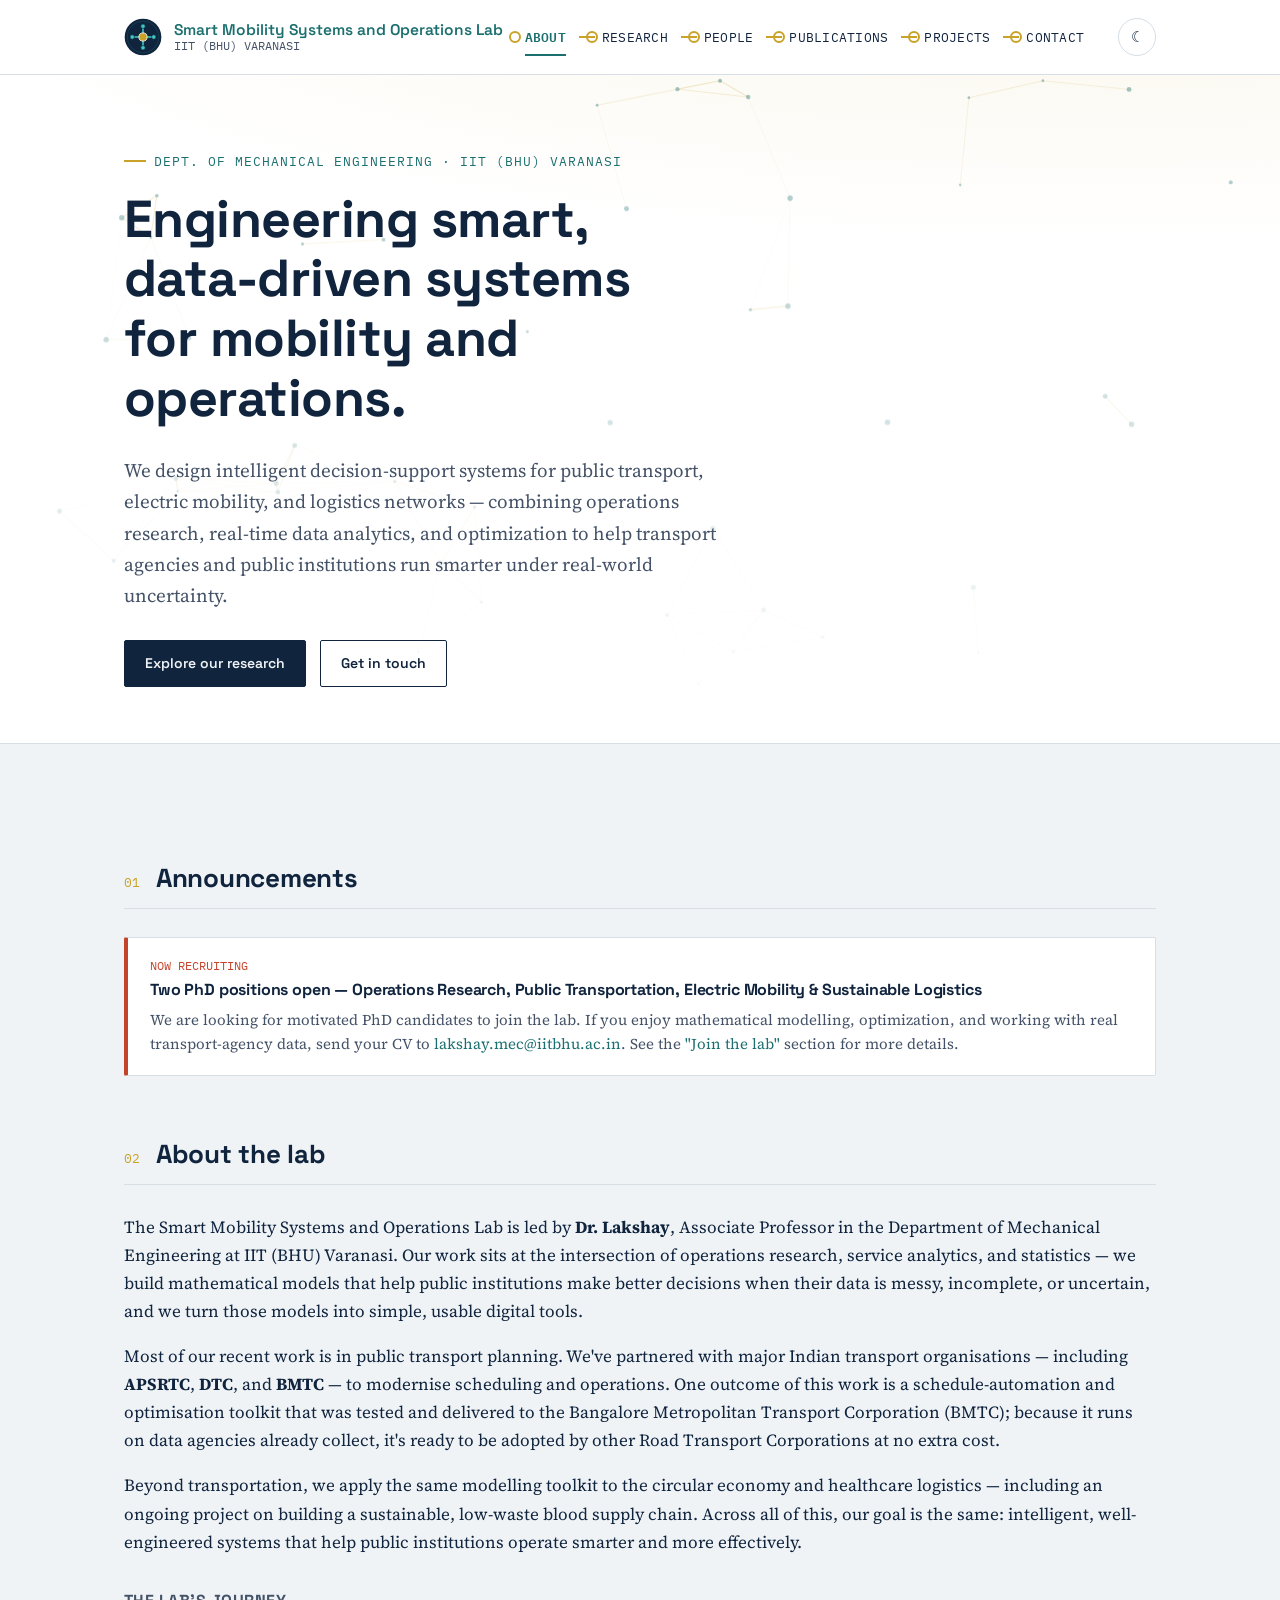
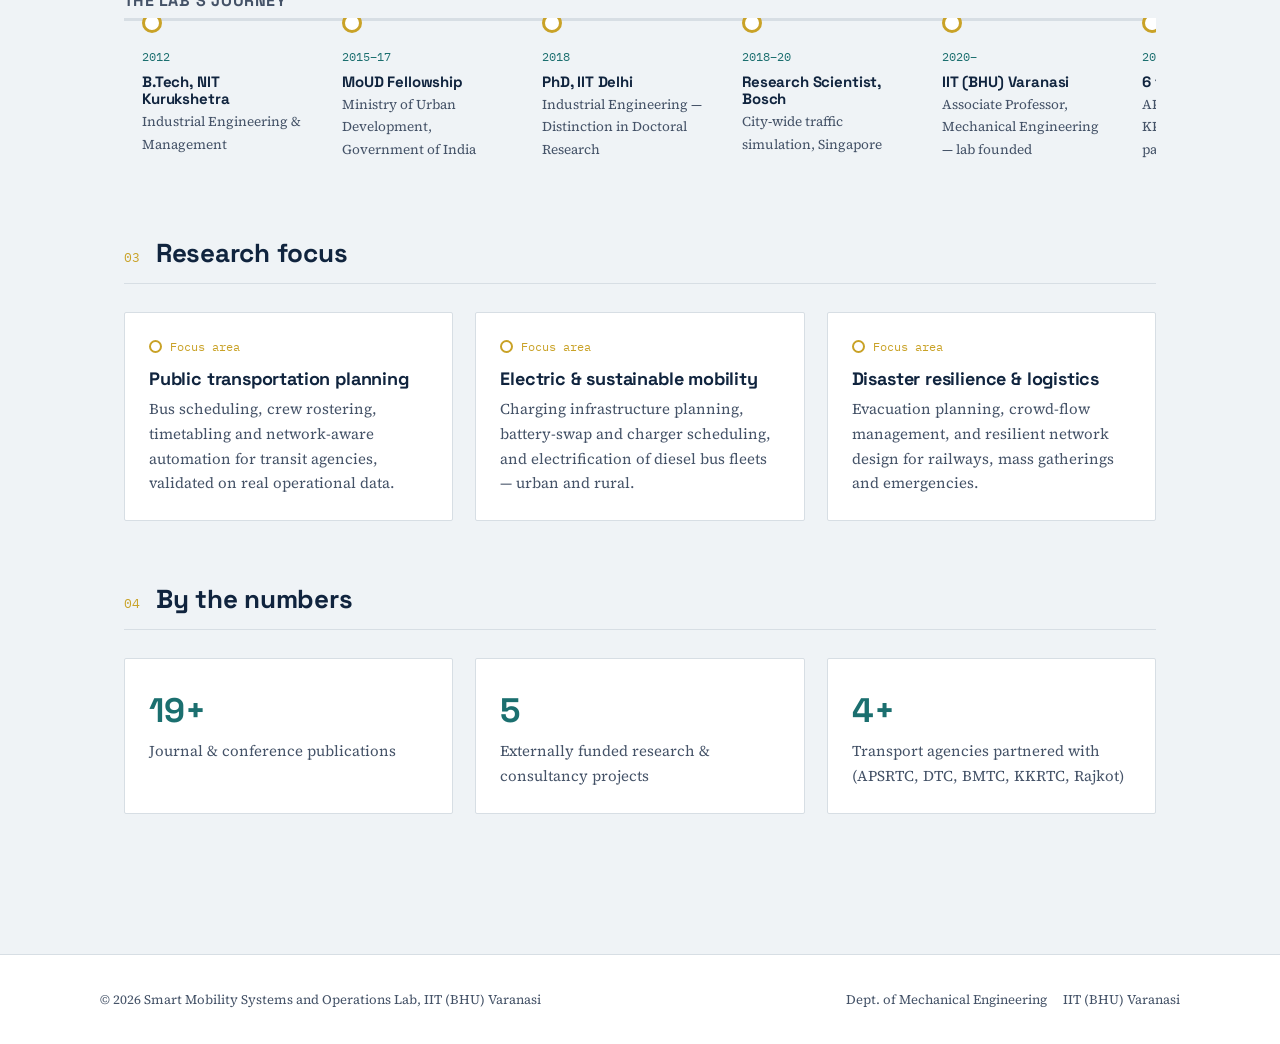
==== index.html @ 46f0ae99 "Add files via upload" ====
<!DOCTYPE html>
<html lang="en">
<head>
<meta charset="UTF-8">
<meta name="viewport" content="width=device-width, initial-scale=1.0">
<title>Smart Mobility Systems and Operations Lab · IIT (BHU) Varanasi</title>
<meta name="description" content="Smart Mobility Systems and Operations Lab, Department of Mechanical Engineering, IIT (BHU) Varanasi — operations research for public transportation, electric mobility, disaster resilience and sustainable logistics.">
<link rel="stylesheet" href="css/style.css">
</head>
<body>
<div class="scroll-progress"></div>

<header class="site-header">
  <div class="header-inner">
    <a class="brand" href="index.html" style="text-decoration:none;">
      <div class="brand-mark"><svg viewBox="0 0 120 120" xmlns="http://www.w3.org/2000/svg" role="img" aria-labelledby="th dh"><title id="th">SMSO Lab mark</title><desc id="dh">A gold hub connected by four teal spokes to four outer nodes on a navy circular badge, one spoke per letter of Smart, Mobility, Systems, Operations.</desc><style>.h-bg{fill:#10243E;}.h-ring{fill:none;stroke:#1B6F6F;stroke-width:2;opacity:.5;}.h-spoke{stroke:#3FC7C1;stroke-width:5;stroke-linecap:round;transition:stroke-width .25s ease;}svg:hover .h-spoke{stroke-width:6;}.h-node{fill:#3FC7C1;stroke:#10243E;stroke-width:2;transform-origin:center;transform-box:fill-box;transition:transform .3s ease;}svg:hover .h-node{transform:scale(1.25);}.h-hub{fill:#C9A227;stroke:#FFFFFF;stroke-width:2.5;transform-origin:center;transform-box:fill-box;transition:transform .4s ease;}svg:hover .h-hub{transform:rotate(20deg);}</style><circle class="h-bg" cx="60" cy="60" r="58"/><circle class="h-ring" cx="60" cy="60" r="50"/><line class="h-spoke" x1="60" y1="60" x2="60" y2="26"/><line class="h-spoke" x1="60" y1="60" x2="94" y2="60"/><line class="h-spoke" x1="60" y1="60" x2="60" y2="94"/><line class="h-spoke" x1="60" y1="60" x2="26" y2="60"/><circle class="h-node" cx="60" cy="26" r="7"/><circle class="h-node" cx="94" cy="60" r="7"/><circle class="h-node" cx="60" cy="94" r="7"/><circle class="h-node" cx="26" cy="60" r="7"/><circle class="h-hub" cx="60" cy="60" r="13"/></svg></div>
      <div class="brand-text">
        <div class="name">Smart Mobility Systems and Operations Lab</div>
        <div class="sub">IIT (BHU) VARANASI</div>
      </div>
    </a>
    <nav class="route" aria-label="Primary">
      <ul>
        <li><a class="current" href="index.html">About</a></li>
        <li><a href="research.html">Research</a></li>
        <li><a href="people.html">People</a></li>
        <li><a href="publications.html">Publications</a></li>
        <li><a href="projects.html">Projects</a></li>
        <li><a href="contact.html">Contact</a></li>
      </ul>
    </nav>
    <div class="header-actions">
      <button class="theme-toggle" aria-label="Toggle dark mode">☾</button>
      <button class="nav-toggle" aria-label="Toggle navigation" aria-expanded="false">☰</button>
    </div>
  </div>
</header>

<section class="hero">
  <canvas id="network-canvas" aria-hidden="true"></canvas>
  <div class="hero-inner">
    <div class="eyebrow">Dept. of Mechanical Engineering · IIT (BHU) Varanasi</div>
    <h1>Engineering smart, data-driven systems for mobility and operations.</h1>
    <p class="lede">We design intelligent decision-support systems for public transport, electric mobility, and logistics networks — combining operations research, real-time data analytics, and optimization to help transport agencies and public institutions run smarter under real-world uncertainty.</p>
    <div class="cta-row">
      <a class="btn primary" href="research.html">Explore our research</a>
      <a class="btn ghost" href="contact.html">Get in touch</a>
    </div>
  </div>
</section>

<main>

  <section id="announcements" class="reveal">
    <div class="section-head reveal"><span class="num">01</span><h2>Announcements</h2></div>
    <div class="announce reveal">
      <div class="meta">Now recruiting</div>
      <h4>Two PhD positions open — Operations Research, Public Transportation, Electric Mobility &amp; Sustainable Logistics</h4>
      <p>We are looking for motivated PhD candidates to join the lab. If you enjoy mathematical modelling, optimization, and working with real transport-agency data, send your CV to
      <a href="mailto:lakshay.mec@iitbhu.ac.in">lakshay.mec@iitbhu.ac.in</a>. See the <a href="people.html#join">"Join the lab"</a> section for more details.</p>
    </div>
  </section>

  <section id="about" class="reveal">
    <div class="section-head reveal"><span class="num">02</span><h2>About the lab</h2></div>
    <p>The Smart Mobility Systems and Operations Lab is led by <strong>Dr. Lakshay</strong>, Associate Professor in the Department of Mechanical Engineering at IIT (BHU) Varanasi. Our work sits at the intersection of operations research, service analytics, and statistics — we build mathematical models that help public institutions make better decisions when their data is messy, incomplete, or uncertain, and we turn those models into simple, usable digital tools.</p>
    <p>Most of our recent work is in public transport planning. We've partnered with major Indian transport organisations — including <strong>APSRTC</strong>, <strong>DTC</strong>, and <strong>BMTC</strong> — to modernise scheduling and operations. One outcome of this work is a schedule-automation and optimisation toolkit that was tested and delivered to the Bangalore Metropolitan Transport Corporation (BMTC); because it runs on data agencies already collect, it's ready to be adopted by other Road Transport Corporations at no extra cost.</p>
    <p>Beyond transportation, we apply the same modelling toolkit to the circular economy and healthcare logistics — including an ongoing project on building a sustainable, low-waste blood supply chain. Across all of this, our goal is the same: intelligent, well-engineered systems that help public institutions operate smarter and more effectively.</p>

    <h3 style="margin-top:36px; font-size:16px; text-transform:uppercase; letter-spacing:.03em; color:var(--ink-soft);">The lab's journey</h3>
    <div class="journey">
      <div class="journey-stop"><div class="yr">2012</div><h4>B.Tech, NIT Kurukshetra</h4><p>Industrial Engineering &amp; Management</p></div>
      <div class="journey-stop"><div class="yr">2015–17</div><h4>MoUD Fellowship</h4><p>Ministry of Urban Development, Government of India</p></div>
      <div class="journey-stop"><div class="yr">2018</div><h4>PhD, IIT Delhi</h4><p>Industrial Engineering — Distinction in Doctoral Research</p></div>
      <div class="journey-stop"><div class="yr">2018–20</div><h4>Research Scientist, Bosch</h4><p>City-wide traffic simulation, Singapore</p></div>
      <div class="journey-stop"><div class="yr">2020–</div><h4>IIT (BHU) Varanasi</h4><p>Associate Professor, Mechanical Engineering — lab founded</p></div>
      <div class="journey-stop"><div class="yr">2023–26</div><h4>6 funded projects</h4><p>APSRTC, DTC, BMTC, KKRTC &amp; Rajkot partnerships</p></div>
    </div>
  </section>

  <section id="focus">
    <div class="section-head reveal"><span class="num">03</span><h2>Research focus</h2></div>
    <div class="grid cols-3">
      <div class="card reveal stagger" style="--d:0s">
        <div class="stop-index">Focus area</div>
        <h3>Public transportation planning</h3>
        <p>Bus scheduling, crew rostering, timetabling and network-aware automation for transit agencies, validated on real operational data.</p>
      </div>
      <div class="card reveal stagger" style="--d:.1s">
        <div class="stop-index">Focus area</div>
        <h3>Electric &amp; sustainable mobility</h3>
        <p>Charging infrastructure planning, battery-swap and charger scheduling, and electrification of diesel bus fleets — urban and rural.</p>
      </div>
      <div class="card reveal stagger" style="--d:.2s">
        <div class="stop-index">Focus area</div>
        <h3>Disaster resilience &amp; logistics</h3>
        <p>Evacuation planning, crowd-flow management, and resilient network design for railways, mass gatherings and emergencies.</p>
      </div>
    </div>
  </section>

  <section id="quick-facts">
    <div class="section-head reveal"><span class="num">04</span><h2>By the numbers</h2></div>
    <div class="grid cols-3">
      <div class="card reveal stagger" style="--d:0s"><div class="stat-num"><span data-counter="25" data-suffix="+">0+</span></div><p>Journal &amp; conference publications</p></div>
      <div class="card reveal stagger" style="--d:.1s"><div class="stat-num"><span data-counter="6">0</span></div><p>Externally funded research &amp; consultancy projects</p></div>
      <div class="card reveal stagger" style="--d:.2s"><div class="stat-num"><span data-counter="5" data-suffix="+">0+</span></div><p>Transport agencies partnered with (APSRTC, DTC, BMTC, KKRTC, Rajkot)</p></div>
    </div>
  </section>

</main>

<footer>
  <div class="footer-inner">
    <div>© <span id="year"></span> Smart Mobility Systems and Operations Lab, IIT (BHU) Varanasi</div>
    <div class="footer-links">
      <a href="https://www.iitbhu.ac.in/dept/mec" target="_blank" rel="noopener">Dept. of Mechanical Engineering</a>
      <a href="https://www.iitbhu.ac.in" target="_blank" rel="noopener">IIT (BHU) Varanasi</a>
    </div>
  </div>
</footer>
<button class="back-to-top" aria-label="Back to top">↑</button>
<script src="assets/js/main.js"></script>
</body>
</html>
---- css/style.css ----
/* ============================================================
   SML Lab — Design System
   Concept: the lab studies transit networks & logistics flows.
   The site borrows the visual language of a metro/transit map —
   route lines, stations, stops — as its one signature device,
   used sparingly in navigation and section dividers only.
   ============================================================ */

@import url('https://fonts.googleapis.com/css2?family=Space+Grotesk:wght@400;500;600;700&family=Source+Serif+4:opsz,wght@8..60,400;8..60,500;8..60,600&family=IBM+Plex+Mono:wght@400;500&display=swap');

:root{
  --bg:        #EFF3F6;
  --paper:     #FFFFFF;
  --ink:       #10243E;
  --ink-soft:  #445267;
  --line:      #D7DEE4;
  --gold:      #C9A227;   /* route line / accent */
  --teal:      #1B6F6F;   /* secondary route line */
  --coral:     #C4432B;   /* announcements / alerts, used sparingly */
  --radius:    2px;
  --maxw:      1080px;
}

[data-theme="dark"]{
  --bg:        #0B1626;
  --paper:     #101F35;
  --ink:       #EDF1F6;
  --ink-soft:  #9DAAC0;
  --line:      #223353;
  --gold:      #E0B940;
  --teal:      #3FC7C1;
  --coral:     #E2604A;
}

body, .card, .site-header, footer, .btn, nav.route a{
  transition:background-color .35s ease, color .35s ease, border-color .35s ease;
}

*{box-sizing:border-box;}
html{scroll-behavior:smooth;}
body{
  margin:0;
  background:var(--bg);
  color:var(--ink);
  font-family:'Source Serif 4', Georgia, serif;
  font-size:17px;
  line-height:1.65;
  -webkit-font-smoothing:antialiased;
}

h1,h2,h3,h4,.display{
  font-family:'Space Grotesk', sans-serif;
  color:var(--ink);
  line-height:1.15;
  letter-spacing:-0.01em;
  margin:0 0 .5em;
}
.mono, .meta, .eyebrow, nav, .stops, .tag{
  font-family:'IBM Plex Mono', monospace;
}

a{color:var(--teal); text-decoration:none;}
a:hover{text-decoration:underline;}
a:focus-visible, button:focus-visible{outline:2px solid var(--gold); outline-offset:2px;}

img{max-width:100%; display:block;}

.wrap{max-width:var(--maxw); margin:0 auto; padding:0 24px;}

/* ---------- Route-line header ---------- */
.site-header{
  background:var(--paper);
  border-bottom:1px solid var(--line);
  position:sticky; top:0; z-index:50;
}
.header-inner{
  display:flex; align-items:center; justify-content:space-between;
  padding:18px 24px; max-width:var(--maxw); margin:0 auto; gap:20px;
}
.brand{display:flex; align-items:center; gap:12px; min-width:0;}
.brand-mark{
  width:38px; height:38px; border-radius:50%;
  display:flex; align-items:center; justify-content:center;
  flex:none; overflow:hidden;
}
.brand-mark svg{ width:100%; height:100%; }
.brand-text{line-height:1.2; min-width:0;}
.brand-text .name{font-family:'Space Grotesk',sans-serif; font-weight:600; font-size:15.5px; white-space:nowrap;}
.brand-text .sub{font-size:11.5px; color:var(--ink-soft); font-family:'IBM Plex Mono',monospace; white-space:nowrap;}

/* the "line" nav: a horizontal route with station dots per section */
nav.route{
  display:flex; align-items:center; flex-wrap:wrap;
  font-size:12.5px; letter-spacing:.02em;
}
nav.route ul{list-style:none; display:flex; margin:0; padding:0; position:relative;}
nav.route li{position:relative; padding:0 14px 0 22px;}
nav.route li::before{
  content:""; position:absolute; left:6px; top:50%; transform:translateY(-50%);
  width:8px; height:8px; border-radius:50%; background:var(--paper);
  border:2px solid var(--gold);
}
nav.route li::after{
  content:""; position:absolute; left:-1px; top:50%; transform:translateY(-1px);
  width:16px; height:2px; background:var(--gold);
}
nav.route li:first-child::after{display:none;}
nav.route a{color:var(--ink); text-transform:uppercase; padding:6px 0;}
nav.route a.current{color:var(--teal); font-weight:600; border-bottom:2px solid var(--teal);}
nav.route a:hover{text-decoration:none; color:var(--teal);}

.nav-toggle{display:none;}

/* ---------- Hero ---------- */
.hero{
  border-bottom:1px solid var(--line);
  background:
    radial-gradient(1200px 300px at 85% -20%, rgba(201,162,39,.10), transparent),
    var(--paper);
}
.hero-inner{max-width:var(--maxw); margin:0 auto; padding:76px 24px 56px;}
.eyebrow{
  color:var(--teal); font-size:12.5px; letter-spacing:.08em; text-transform:uppercase;
  display:flex; align-items:center; gap:8px; margin-bottom:18px;
}
.eyebrow::before{content:""; width:22px; height:2px; background:var(--gold); display:inline-block;}
.hero h1{font-size:clamp(32px,4.4vw,52px); max-width:16ch;}
.hero .lede{font-size:19px; color:var(--ink-soft); max-width:62ch; margin-top:14px;}
.hero .cta-row{margin-top:28px; display:flex; gap:14px; flex-wrap:wrap;}
.btn{
  display:inline-block; padding:11px 20px; border-radius:var(--radius);
  font-family:'Space Grotesk',sans-serif; font-weight:600; font-size:14px;
  border:1px solid var(--ink);
}
.btn.primary{background:var(--ink); color:var(--bg);}
.btn.primary:hover{background:#0b1a2e; text-decoration:none;}
.btn.ghost{background:transparent; color:var(--ink);}
.btn.ghost:hover{background:var(--ink); color:var(--bg); text-decoration:none;}

/* ---------- Section scaffolding ---------- */
main{max-width:var(--maxw); margin:0 auto; padding:56px 24px 80px;}
section{margin-bottom:64px;}
section:last-child{margin-bottom:0;}
.section-head{display:flex; align-items:baseline; gap:16px; margin-bottom:28px; border-bottom:1px solid var(--line); padding-bottom:14px;}
.section-head .num{font-family:'IBM Plex Mono',monospace; color:var(--gold); font-size:13px;}
.section-head h2{font-size:26px; margin:0;}
.section-intro{color:var(--ink-soft); max-width:70ch; margin:-16px 0 28px;}

/* page header (non-home pages) */
.page-hero{padding:48px 24px 36px; border-bottom:1px solid var(--line); background:var(--paper);}
.page-hero-inner{max-width:var(--maxw); margin:0 auto;}
.page-hero h1{font-size:clamp(28px,3.6vw,40px);}
.page-hero .lede{color:var(--ink-soft); max-width:65ch; font-size:17px; margin-top:10px;}

/* ---------- Cards / grids ---------- */
.grid{display:grid; gap:22px;}
.grid.cols-3{grid-template-columns:repeat(3,1fr);}
.grid.cols-2{grid-template-columns:repeat(2,1fr);}
@media (max-width:820px){.grid.cols-3,.grid.cols-2{grid-template-columns:1fr;}}

.card{
  background:var(--paper); border:1px solid var(--line); border-radius:var(--radius);
  padding:24px; position:relative;
}
.card .stop-index{
  font-family:'IBM Plex Mono',monospace; font-size:12px; color:var(--gold);
  display:flex; align-items:center; gap:8px; margin-bottom:12px;
}
.card .stop-index::before{content:""; width:9px; height:9px; border-radius:50%; border:2px solid var(--gold); background:var(--paper); flex:none;}
.card h3{font-size:18px; margin-bottom:8px;}
.card p{margin:0; color:var(--ink-soft); font-size:15px;}

/* ---------- Timeline / route list (projects, announcements) ---------- */
.route-list{border-left:2px solid var(--line); margin-left:5px;}
.route-list .stop{position:relative; padding:0 0 30px 26px;}
.route-list .stop::before{
  content:""; position:absolute; left:-7px; top:4px;
  width:12px; height:12px; border-radius:50%; background:var(--paper); border:2px solid var(--teal);
}
.route-list .stop:last-child{padding-bottom:0;}
.route-list .stop .meta{font-size:12px; color:var(--ink-soft); text-transform:uppercase; letter-spacing:.03em;}
.route-list .stop h4{margin:4px 0 6px; font-size:17px;}
.route-list .stop p{margin:0; color:var(--ink-soft); font-size:15px;}

/* ---------- People ---------- */
.person{display:flex; gap:18px; align-items:flex-start;}
.avatar{
  width:76px; height:76px; border-radius:50%; flex:none;
  background:linear-gradient(135deg,var(--ink),#28405f);
  display:flex; align-items:center; justify-content:center;
  color:var(--gold); font-family:'Space Grotesk',sans-serif; font-weight:700; font-size:22px;
  border:2px solid var(--line); overflow:hidden;
}
.avatar img{width:100%;height:100%;object-fit:cover;}
.person .role{font-size:12.5px; color:var(--teal); text-transform:uppercase; letter-spacing:.03em; margin-bottom:2px;}
.person h3{font-size:17px; margin:0 0 4px;}
.person .topic{color:var(--ink-soft); font-size:14.5px; margin:0 0 8px;}
.person .links{font-size:13px; display:flex; flex-wrap:wrap; gap:4px 14px; margin-top:4px;}
.person .links a{display:inline-flex; align-items:center; gap:4px;}
.person .links a svg{flex:none;}
.person .thesis{font-weight:600; color:var(--ink); font-size:14.5px; margin:0 0 6px;}
.person .thesis-label{font-family:'IBM Plex Mono',monospace; font-size:10.5px; letter-spacing:.04em; text-transform:uppercase; color:var(--gold);}

/* ---------- Publications ---------- */
.pub-year{
  font-family:'IBM Plex Mono',monospace; font-size:13px; color:var(--gold);
  margin:34px 0 14px; padding-top:22px; border-top:1px solid var(--line);
}
section:first-of-type .pub-year:first-child{border-top:none; padding-top:0; margin-top:0;}
.pub{padding:14px 0; border-bottom:1px solid var(--line); font-size:15.5px;}
.pub:last-child{border-bottom:none;}
.pub .authors{color:var(--ink-soft);}
.pub .venue{font-style:italic; color:var(--ink-soft);}
.pub .lakshay{font-weight:600; color:var(--ink); font-style:normal;}
.pub a.doi{font-family:'IBM Plex Mono',monospace; font-size:12.5px;}

/* ---------- Tags / filters ---------- */
.tag-row{display:flex; flex-wrap:wrap; gap:8px; margin-bottom:8px;}
.tag{
  border:1px solid var(--line); border-radius:20px; padding:5px 13px; font-size:12px;
  color:var(--ink-soft); background:var(--paper);
}

/* ---------- Announcement banner ---------- */
.announce{
  border:1px solid var(--line); border-left:4px solid var(--coral);
  background:var(--paper); padding:18px 22px; border-radius:var(--radius);
}
.announce .meta{color:var(--coral); font-size:12px; text-transform:uppercase; margin-bottom:6px;}
.announce h4{margin:0 0 8px; font-size:16px;}
.announce p{margin:0; color:var(--ink-soft); font-size:15px;}

/* ---------- Contact ---------- */
.contact-grid{display:grid; grid-template-columns:1.1fr .9fr; gap:40px;}
@media (max-width:820px){.contact-grid{grid-template-columns:1fr;}}
.contact-item{margin-bottom:20px;}
.contact-item .label{font-family:'IBM Plex Mono',monospace; font-size:11.5px; color:var(--teal); text-transform:uppercase; letter-spacing:.04em; margin-bottom:4px;}
.contact-item div{font-size:16px;}
.map-frame{border:1px solid var(--line); border-radius:var(--radius); overflow:hidden; height:100%; min-height:280px;}
.map-frame iframe{width:100%; height:100%; min-height:280px; border:0;}

/* ---------- Footer ---------- */
footer{
  border-top:1px solid var(--line); background:var(--paper);
  padding:34px 24px; margin-top:60px;
}
.footer-inner{
  max-width:var(--maxw); margin:0 auto; display:flex; justify-content:space-between;
  align-items:center; flex-wrap:wrap; gap:14px; color:var(--ink-soft); font-size:13px;
}
.footer-inner a{color:var(--ink-soft);}
.footer-links{display:flex; gap:16px;}

/* ---------- Mobile nav ---------- */
@media (max-width:760px){
  .header-inner{flex-wrap:wrap;}
  nav.route{width:100%; order:3;}
  nav.route ul{flex-wrap:wrap; row-gap:10px;}
}

/* ---------- Utility ---------- */
.center{text-align:center;}
.small{font-size:13px; color:var(--ink-soft);}
.divider{height:1px; background:var(--line); margin:40px 0; border:none;}

/* ============================================================
   Interactivity & motion layer
   ============================================================ */

/* Network canvas sits behind hero content */
.hero{position:relative; overflow:hidden;}
#network-canvas{position:absolute; inset:0; width:100%; height:100%; pointer-events:none; opacity:.75;}
.hero-inner{position:relative; z-index:2;}
.hero::after{
  content:""; position:absolute; inset:0; z-index:1; pointer-events:none;
  background:linear-gradient(180deg, rgba(255,255,255,0) 0%, var(--paper) 96%);
}

/* Drifting gradient blobs behind page-hero on inner pages */
.page-hero{position:relative; overflow:hidden;}
.page-hero::before{
  content:""; position:absolute; z-index:0; inset:-40% -10% auto auto; width:520px; height:420px;
  background:radial-gradient(circle at 30% 30%, rgba(201,162,39,.14), transparent 60%),
             radial-gradient(circle at 70% 70%, rgba(27,111,111,.12), transparent 60%);
  animation:drift 16s ease-in-out infinite alternate;
  pointer-events:none;
}
.page-hero-inner{position:relative; z-index:1;}
@keyframes drift{
  0%{transform:translate(0,0) scale(1);}
  100%{transform:translate(-30px,20px) scale(1.08);}
}

/* Animated route-line accent under eyebrow */
.eyebrow::before{
  animation:lineGrow 1.1s ease-out .1s both;
  transform-origin:left;
}
@keyframes lineGrow{from{transform:scaleX(0);} to{transform:scaleX(1);}}

/* Hero heading + lede entrance */
.hero h1{animation:fadeUp .7s ease-out both;}
.hero .lede{animation:fadeUp .7s ease-out .1s both;}
.hero .cta-row{animation:fadeUp .7s ease-out .2s both;}
.page-hero h1{animation:fadeUp .6s ease-out both;}
.page-hero .lede{animation:fadeUp .6s ease-out .1s both;}
@keyframes fadeUp{
  from{opacity:0; transform:translateY(14px);}
  to{opacity:1; transform:translateY(0);}
}

/* Scroll reveal */
.reveal{opacity:0; transform:translateY(22px); transition:opacity .6s ease, transform .6s ease;}
.reveal.visible{opacity:1; transform:translateY(0);}
.reveal.stagger.visible{transition-delay:var(--d, 0s);}

/* Card interactivity */
.card{transition:transform .25s ease, box-shadow .25s ease, border-color .25s ease; overflow:hidden;}
.card::before{
  content:""; position:absolute; top:0; left:0; right:0; height:3px;
  background:linear-gradient(90deg,var(--gold),var(--teal));
  transform:scaleX(0); transform-origin:left; transition:transform .3s ease;
}
.card:hover{transform:translateY(-5px); box-shadow:0 14px 28px -16px rgba(16,36,62,.25); border-color:transparent;}
.card:hover::before{transform:scaleX(1);}
.card .stop-index::before{transition:transform .3s ease, background .3s ease;}
.card:hover .stop-index::before{transform:scale(1.25); background:var(--gold);}

/* Person card avatar hover */
.person .avatar{transition:transform .3s ease;}
.card:hover .avatar{transform:scale(1.06) rotate(-2deg);}

/* Buttons */
.btn{position:relative; overflow:hidden; transition:transform .2s ease, background .2s ease, color .2s ease;}
.btn:hover{transform:translateY(-2px);}
.btn.primary::after{
  content:""; position:absolute; inset:0; background:linear-gradient(120deg,transparent,rgba(255,255,255,.25),transparent);
  transform:translateX(-120%); transition:transform .6s ease;
}
.btn.primary:hover::after{transform:translateX(120%);}

/* Route-list stop hover */
.route-list .stop{transition:transform .2s ease;}
.route-list .stop::before{transition:transform .25s ease, box-shadow .25s ease;}
.route-list .stop:hover{transform:translateX(4px);}
.route-list .stop:hover::before{transform:scale(1.3); box-shadow:0 0 0 4px rgba(27,111,111,.15);}

/* Publication row hover */
.pub{transition:background .2s ease, padding-left .2s ease;}
.pub:hover{background:linear-gradient(90deg, rgba(201,162,39,.06), transparent); padding-left:10px;}

/* Nav link underline sweep */
nav.route a{position:relative;}
nav.route a:not(.current)::after{
  content:""; position:absolute; left:0; right:0; bottom:-2px; height:2px; background:var(--teal);
  transform:scaleX(0); transform-origin:left; transition:transform .25s ease;
}
nav.route a:not(.current):hover::after{transform:scaleX(1);}

/* Stat counters */
.stat-num{font-size:34px; color:var(--teal); font-weight:700; font-family:'Space Grotesk',sans-serif;}

/* Filter bar (publications / research tags) */
.filter-bar{display:flex; flex-wrap:wrap; gap:8px; margin-bottom:24px;}
.filter-bar button{
  font-family:'IBM Plex Mono',monospace; font-size:12px; padding:7px 14px; border-radius:20px;
  border:1px solid var(--line); background:var(--paper); color:var(--ink-soft); cursor:pointer;
  transition:all .2s ease;
}
.filter-bar button:hover{border-color:var(--teal); color:var(--teal);}
.filter-bar button.active{background:var(--ink); border-color:var(--ink); color:var(--bg);}

/* Mobile nav toggle */
.nav-toggle{
  display:none; background:none; border:1px solid var(--line); border-radius:var(--radius);
  width:38px; height:38px; font-size:16px; cursor:pointer; color:var(--ink); flex:none;
}
@media (max-width:760px){
  .nav-toggle{display:block;}
  nav.route{
    display:none; width:100%; order:3; margin-top:14px; padding-top:14px; border-top:1px solid var(--line);
  }
  nav.route.open{display:block;}
  nav.route ul{flex-direction:column; align-items:flex-start; gap:4px;}
  nav.route li{padding:6px 0 6px 22px; width:100%;}
}

/* Back to top button */
.back-to-top{
  position:fixed; right:22px; bottom:22px; z-index:60;
  width:44px; height:44px; border-radius:50%; border:1px solid var(--line);
  background:var(--ink); color:var(--gold); font-size:18px; cursor:pointer;
  display:flex; align-items:center; justify-content:center;
  opacity:0; transform:translateY(12px); pointer-events:none;
  transition:opacity .25s ease, transform .25s ease, background .2s ease;
  box-shadow:0 10px 24px -10px rgba(16,36,62,.4);
}
.back-to-top.show{opacity:1; transform:translateY(0); pointer-events:auto;}
.back-to-top:hover{background:#0b1a2e;}

/* Respect reduced motion */
@media (prefers-reduced-motion: reduce){
  *{animation-duration:.001ms !important; animation-iteration-count:1 !important; transition-duration:.001ms !important;}
}

/* ============================================================
   New: theme toggle, scroll progress, accordion, search, tag cloud
   ============================================================ */

/* Scroll progress bar */
.scroll-progress{
  position:fixed; top:0; left:0; height:3px; width:0%; z-index:100;
  background:linear-gradient(90deg,var(--gold),var(--teal));
  transition:width .1s linear;
}

/* Theme toggle */
.theme-toggle{
  width:38px; height:38px; border-radius:50%; border:1px solid var(--line);
  background:var(--paper); color:var(--ink); font-size:15px; cursor:pointer;
  display:flex; align-items:center; justify-content:center; flex:none;
  transition:transform .3s ease, background .2s ease;
}
.theme-toggle:hover{transform:rotate(20deg);}
.header-actions{display:flex; align-items:center; gap:10px;}

/* FAQ accordion */
.faq{border:1px solid var(--line); border-radius:var(--radius); background:var(--paper); margin-bottom:10px; overflow:hidden;}
.faq-q{
  width:100%; text-align:left; background:none; border:none; cursor:pointer;
  padding:16px 20px; font-family:'Space Grotesk',sans-serif; font-weight:600; font-size:15px; color:var(--ink);
  display:flex; justify-content:space-between; align-items:center; gap:12px;
}
.faq-q .plus{font-family:'IBM Plex Mono',monospace; color:var(--gold); font-size:18px; transition:transform .25s ease; flex:none;}
.faq.open .faq-q .plus{transform:rotate(45deg);}
.faq-a{max-height:0; overflow:hidden; transition:max-height .3s ease;}
.faq-a p{margin:0; padding:0 20px 18px; color:var(--ink-soft); font-size:15px;}
.faq.open .faq-a{max-height:240px;}

/* Publication search */
.pub-search{
  width:100%; max-width:360px; padding:10px 14px; margin-bottom:22px;
  border:1px solid var(--line); border-radius:20px; background:var(--paper); color:var(--ink);
  font-family:'IBM Plex Mono',monospace; font-size:13px;
}
.pub-search:focus{outline:none; border-color:var(--teal);}
.pub-empty{display:none; color:var(--ink-soft); font-size:14.5px; padding:20px 0;}
.pub-empty.show{display:block;}

/* Tool / tech tag cloud */
.tag-cloud{display:flex; flex-wrap:wrap; gap:10px;}
.tag-cloud span{
  border:1px solid var(--line); border-radius:20px; padding:7px 15px; font-size:13px;
  font-family:'IBM Plex Mono',monospace; color:var(--ink-soft); background:var(--paper);
  transition:transform .2s ease, color .2s ease, border-color .2s ease;
}
.tag-cloud span:hover{transform:translateY(-3px); color:var(--teal); border-color:var(--teal);}

/* Lab journey timeline (horizontal on desktop) */
.journey{display:flex; gap:0; overflow-x:auto; padding-bottom:14px; margin:8px 0 4px;}
.journey-stop{flex:1 0 200px; position:relative; padding:26px 18px 0; border-top:3px solid var(--line);}
.journey-stop::before{
  content:""; position:absolute; top:-8px; left:18px; width:14px; height:14px; border-radius:50%;
  background:var(--paper); border:3px solid var(--gold);
}
.journey-stop .yr{font-family:'IBM Plex Mono',monospace; font-size:12px; color:var(--teal); margin-bottom:6px;}
.journey-stop h4{font-size:15px; margin:0 0 4px;}
.journey-stop p{font-size:13.5px; color:var(--ink-soft); margin:0;}
@media (max-width:820px){
  .journey{flex-direction:column; overflow-x:visible;}
  .journey-stop{border-top:none; border-left:3px solid var(--line); padding:0 0 24px 22px;}
  .journey-stop::before{top:0; left:-8px;}
}
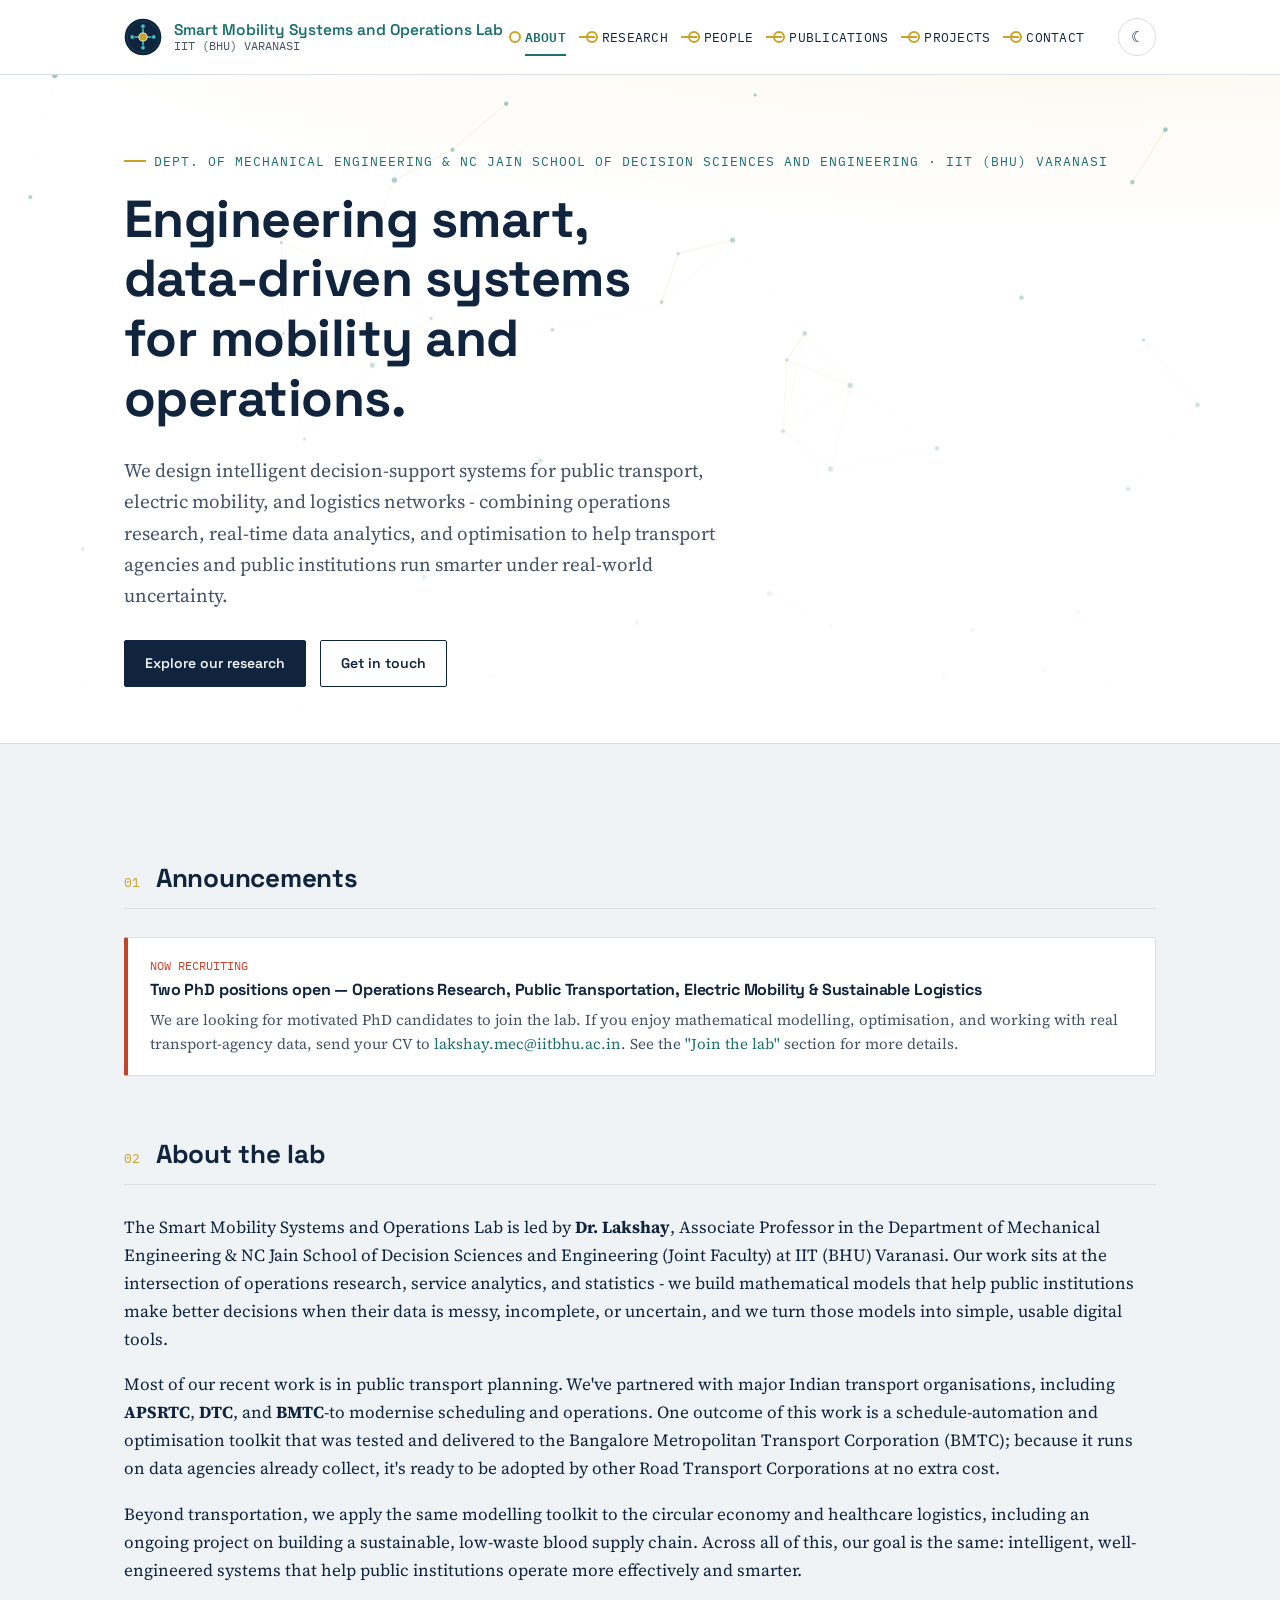
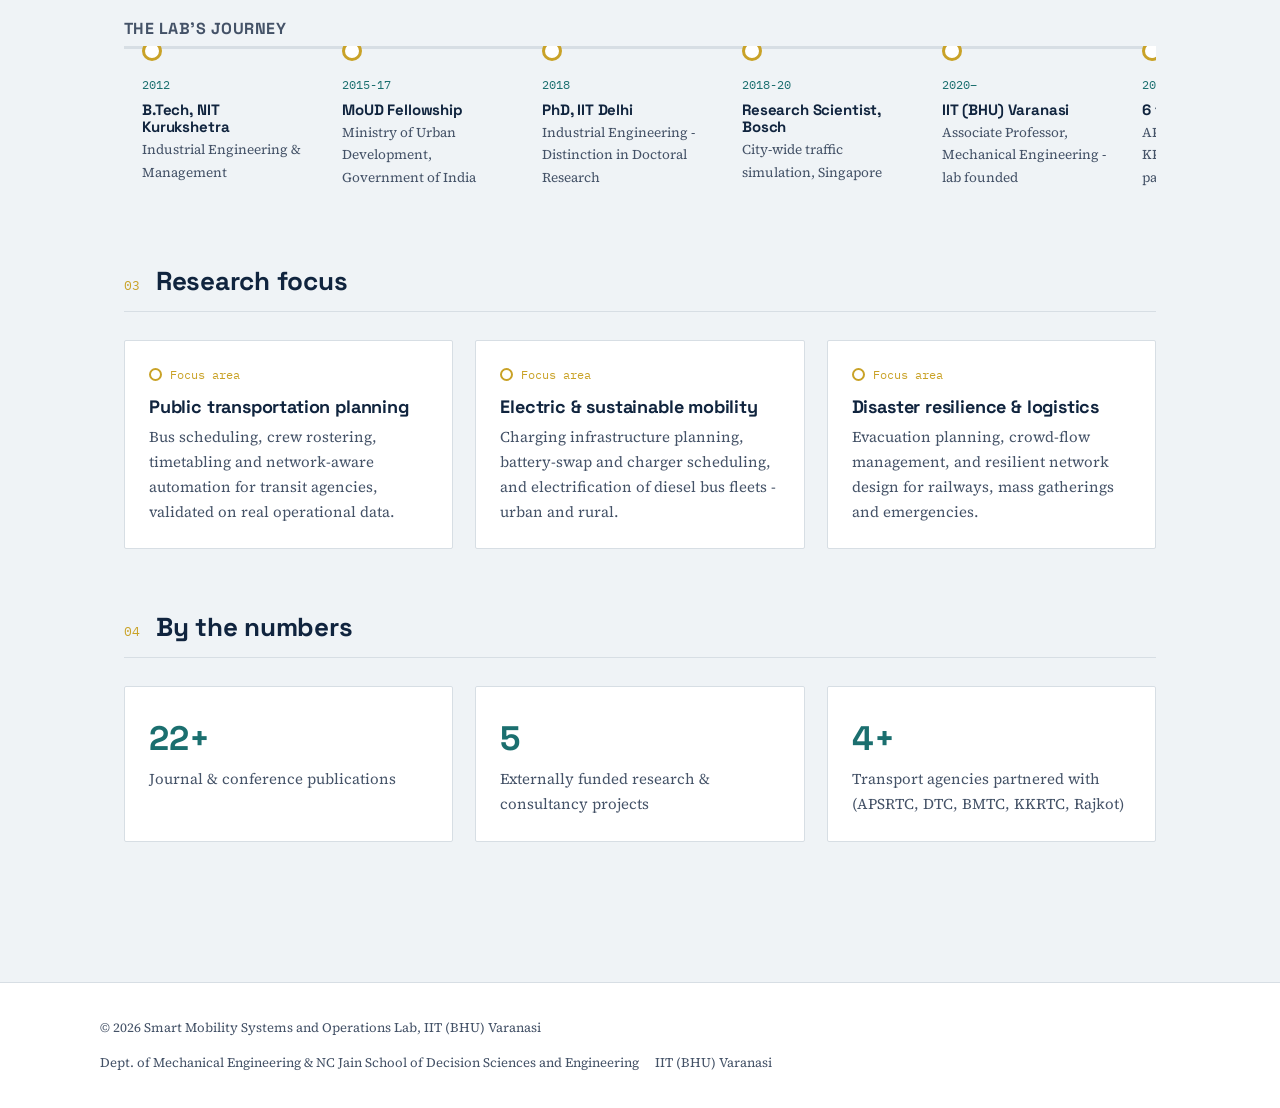
==== commit 9e8a64e8: "Update index.html" ====
--- a/index.html
+++ b/index.html
@@ -4,7 +4,7 @@
 <meta charset="UTF-8">
 <meta name="viewport" content="width=device-width, initial-scale=1.0">
 <title>Smart Mobility Systems and Operations Lab · IIT (BHU) Varanasi</title>
-<meta name="description" content="Smart Mobility Systems and Operations Lab, Department of Mechanical Engineering, IIT (BHU) Varanasi — operations research for public transportation, electric mobility, disaster resilience and sustainable logistics.">
+<meta name="description" content="Smart Mobility Systems and Operations Lab, Department of Mechanical Engineering & NC Jain School of Decision Sciences and Engineering. IIT (BHU) Varanasi - operations research for public transportation, electric mobility, disaster resilience and sustainable logistics.">
 <link rel="stylesheet" href="css/style.css">
 </head>
 <body>
@@ -39,9 +39,9 @@
 <section class="hero">
   <canvas id="network-canvas" aria-hidden="true"></canvas>
   <div class="hero-inner">
-    <div class="eyebrow">Dept. of Mechanical Engineering · IIT (BHU) Varanasi</div>
+    <div class="eyebrow">Dept. of Mechanical Engineering & NC Jain School of Decision Sciences and Engineering · IIT (BHU) Varanasi</div>
     <h1>Engineering smart, data-driven systems for mobility and operations.</h1>
-    <p class="lede">We design intelligent decision-support systems for public transport, electric mobility, and logistics networks — combining operations research, real-time data analytics, and optimization to help transport agencies and public institutions run smarter under real-world uncertainty.</p>
+    <p class="lede">We design intelligent decision-support systems for public transport, electric mobility, and logistics networks - combining operations research, real-time data analytics, and optimisation to help transport agencies and public institutions run smarter under real-world uncertainty.</p>
     <div class="cta-row">
       <a class="btn primary" href="research.html">Explore our research</a>
       <a class="btn ghost" href="contact.html">Get in touch</a>
@@ -56,25 +56,25 @@
     <div class="announce reveal">
       <div class="meta">Now recruiting</div>
       <h4>Two PhD positions open — Operations Research, Public Transportation, Electric Mobility &amp; Sustainable Logistics</h4>
-      <p>We are looking for motivated PhD candidates to join the lab. If you enjoy mathematical modelling, optimization, and working with real transport-agency data, send your CV to
+      <p>We are looking for motivated PhD candidates to join the lab. If you enjoy mathematical modelling, optimisation, and working with real transport-agency data, send your CV to
       <a href="mailto:lakshay.mec@iitbhu.ac.in">lakshay.mec@iitbhu.ac.in</a>. See the <a href="people.html#join">"Join the lab"</a> section for more details.</p>
     </div>
   </section>
 
   <section id="about" class="reveal">
     <div class="section-head reveal"><span class="num">02</span><h2>About the lab</h2></div>
-    <p>The Smart Mobility Systems and Operations Lab is led by <strong>Dr. Lakshay</strong>, Associate Professor in the Department of Mechanical Engineering at IIT (BHU) Varanasi. Our work sits at the intersection of operations research, service analytics, and statistics — we build mathematical models that help public institutions make better decisions when their data is messy, incomplete, or uncertain, and we turn those models into simple, usable digital tools.</p>
-    <p>Most of our recent work is in public transport planning. We've partnered with major Indian transport organisations — including <strong>APSRTC</strong>, <strong>DTC</strong>, and <strong>BMTC</strong> — to modernise scheduling and operations. One outcome of this work is a schedule-automation and optimisation toolkit that was tested and delivered to the Bangalore Metropolitan Transport Corporation (BMTC); because it runs on data agencies already collect, it's ready to be adopted by other Road Transport Corporations at no extra cost.</p>
-    <p>Beyond transportation, we apply the same modelling toolkit to the circular economy and healthcare logistics — including an ongoing project on building a sustainable, low-waste blood supply chain. Across all of this, our goal is the same: intelligent, well-engineered systems that help public institutions operate smarter and more effectively.</p>
+    <p>The Smart Mobility Systems and Operations Lab is led by <strong>Dr. Lakshay</strong>, Associate Professor in the Department of Mechanical Engineering & NC Jain School of Decision Sciences and Engineering (Joint Faculty) at IIT (BHU) Varanasi. Our work sits at the intersection of operations research, service analytics, and statistics - we build mathematical models that help public institutions make better decisions when their data is messy, incomplete, or uncertain, and we turn those models into simple, usable digital tools.</p>
+    <p>Most of our recent work is in public transport planning. We've partnered with major Indian transport organisations, including <strong>APSRTC</strong>, <strong>DTC</strong>, and <strong>BMTC</strong>-to modernise scheduling and operations. One outcome of this work is a schedule-automation and optimisation toolkit that was tested and delivered to the Bangalore Metropolitan Transport Corporation (BMTC); because it runs on data agencies already collect, it's ready to be adopted by other Road Transport Corporations at no extra cost.</p>
+    <p>Beyond transportation, we apply the same modelling toolkit to the circular economy and healthcare logistics, including an ongoing project on building a sustainable, low-waste blood supply chain. Across all of this, our goal is the same: intelligent, well-engineered systems that help public institutions operate more effectively and smarter.</p>
 
     <h3 style="margin-top:36px; font-size:16px; text-transform:uppercase; letter-spacing:.03em; color:var(--ink-soft);">The lab's journey</h3>
     <div class="journey">
       <div class="journey-stop"><div class="yr">2012</div><h4>B.Tech, NIT Kurukshetra</h4><p>Industrial Engineering &amp; Management</p></div>
-      <div class="journey-stop"><div class="yr">2015–17</div><h4>MoUD Fellowship</h4><p>Ministry of Urban Development, Government of India</p></div>
-      <div class="journey-stop"><div class="yr">2018</div><h4>PhD, IIT Delhi</h4><p>Industrial Engineering — Distinction in Doctoral Research</p></div>
-      <div class="journey-stop"><div class="yr">2018–20</div><h4>Research Scientist, Bosch</h4><p>City-wide traffic simulation, Singapore</p></div>
-      <div class="journey-stop"><div class="yr">2020–</div><h4>IIT (BHU) Varanasi</h4><p>Associate Professor, Mechanical Engineering — lab founded</p></div>
-      <div class="journey-stop"><div class="yr">2023–26</div><h4>6 funded projects</h4><p>APSRTC, DTC, BMTC, KKRTC &amp; Rajkot partnerships</p></div>
+      <div class="journey-stop"><div class="yr">2015-17</div><h4>MoUD Fellowship</h4><p>Ministry of Urban Development, Government of India</p></div>
+      <div class="journey-stop"><div class="yr">2018</div><h4>PhD, IIT Delhi</h4><p>Industrial Engineering - Distinction in Doctoral Research</p></div>
+      <div class="journey-stop"><div class="yr">2018-20</div><h4>Research Scientist, Bosch</h4><p>City-wide traffic simulation, Singapore</p></div>
+      <div class="journey-stop"><div class="yr">2020–</div><h4>IIT (BHU) Varanasi</h4><p>Associate Professor, Mechanical Engineering - lab founded</p></div>
+      <div class="journey-stop"><div class="yr">2023-26</div><h4>6 funded projects</h4><p>APSRTC, DTC, BMTC, KKRTC &amp; Rajkot partnerships</p></div>
     </div>
   </section>
 
@@ -89,7 +89,7 @@
       <div class="card reveal stagger" style="--d:.1s">
         <div class="stop-index">Focus area</div>
         <h3>Electric &amp; sustainable mobility</h3>
-        <p>Charging infrastructure planning, battery-swap and charger scheduling, and electrification of diesel bus fleets — urban and rural.</p>
+        <p>Charging infrastructure planning, battery-swap and charger scheduling, and electrification of diesel bus fleets - urban and rural.</p>
       </div>
       <div class="card reveal stagger" style="--d:.2s">
         <div class="stop-index">Focus area</div>
@@ -114,7 +114,7 @@
   <div class="footer-inner">
     <div>© <span id="year"></span> Smart Mobility Systems and Operations Lab, IIT (BHU) Varanasi</div>
     <div class="footer-links">
-      <a href="https://www.iitbhu.ac.in/dept/mec" target="_blank" rel="noopener">Dept. of Mechanical Engineering</a>
+      <a href="https://www.iitbhu.ac.in/dept/mec" target="_blank" rel="noopener">Dept. of Mechanical Engineering & NC Jain School of Decision Sciences and Engineering</a>
       <a href="https://www.iitbhu.ac.in" target="_blank" rel="noopener">IIT (BHU) Varanasi</a>
     </div>
   </div>
--- a/css/style.css
+++ b/css/style.css
@@ -150,7 +150,12 @@
 .page-hero{padding:48px 24px 36px; border-bottom:1px solid var(--line); background:var(--paper);}
 .page-hero-inner{max-width:var(--maxw); margin:0 auto;}
 .page-hero h1{font-size:clamp(28px,3.6vw,40px);}
-.page-hero .lede{color:var(--ink-soft); max-width:65ch; font-size:17px; margin-top:10px;}
+.page-hero .lede{color:var(--ink-soft); max-width:65ch; font-size:17px; margin:10px auto 0;}
+.page-hero .lede a{
+  color:var(--teal); font-weight:600; text-decoration:underline; text-decoration-style:dotted;
+  text-underline-offset:3px; transition:color .2s ease, text-decoration-style .2s ease;
+}
+.page-hero .lede a:hover{color:var(--gold); text-decoration-style:solid;}
 
 /* ---------- Cards / grids ---------- */
 .grid{display:grid; gap:22px;}
@@ -183,23 +188,86 @@
 .route-list .stop p{margin:0; color:var(--ink-soft); font-size:15px;}
 
 /* ---------- People ---------- */
-.person{display:flex; gap:18px; align-items:flex-start;}
+.person{display:flex; flex-direction:column; align-items:center; text-align:center; gap:0;}
 .avatar{
-  width:76px; height:76px; border-radius:50%; flex:none;
+  width:168px; height:168px; border-radius:var(--radius); flex:none;
   background:linear-gradient(135deg,var(--ink),#28405f);
   display:flex; align-items:center; justify-content:center;
-  color:var(--gold); font-family:'Space Grotesk',sans-serif; font-weight:700; font-size:22px;
-  border:2px solid var(--line); overflow:hidden;
-}
-.avatar img{width:100%;height:100%;object-fit:cover;}
-.person .role{font-size:12.5px; color:var(--teal); text-transform:uppercase; letter-spacing:.03em; margin-bottom:2px;}
-.person h3{font-size:17px; margin:0 0 4px;}
-.person .topic{color:var(--ink-soft); font-size:14.5px; margin:0 0 8px;}
-.person .links{font-size:13px; display:flex; flex-wrap:wrap; gap:4px 14px; margin-top:4px;}
+  color:var(--gold); font-family:'Space Grotesk',sans-serif; font-weight:700; font-size:40px;
+  border:2px solid var(--line); overflow:hidden; margin-bottom:16px;
+}
+.avatar img{width:100%; height:100%; object-fit:cover; object-position:center;}
+.person-body{width:100%;}
+.person .role{font-size:12.5px; color:var(--teal); text-transform:uppercase; letter-spacing:.03em; margin-bottom:2px; text-align:center;}
+.person h3{font-size:18px; margin:0 0 2px; text-align:center;}
+.person .course{font-size:13px; color:var(--ink-soft); text-align:center; margin:0 0 12px; font-style:italic;}
+.person .course{font-size:13px; color:var(--ink-soft); font-family:'IBM Plex Mono',monospace; text-align:center; margin:0 0 12px;}
+.person .topic{color:var(--ink-soft); font-size:14.5px; margin:0 0 10px; text-align:left;}
+.person .links{font-size:13px; display:flex; flex-wrap:wrap; gap:6px 14px; margin-top:10px; justify-content:center;}
 .person .links a{display:inline-flex; align-items:center; gap:4px;}
 .person .links a svg{flex:none;}
-.person .thesis{font-weight:600; color:var(--ink); font-size:14.5px; margin:0 0 6px;}
-.person .thesis-label{font-family:'IBM Plex Mono',monospace; font-size:10.5px; letter-spacing:.04em; text-transform:uppercase; color:var(--gold);}
+.person .thesis{font-weight:600; color:var(--ink); font-size:14.5px; margin:0 0 8px; text-align:left;}
+.person .thesis-label{font-family:'IBM Plex Mono',monospace; font-size:10.5px; letter-spacing:.04em; text-transform:uppercase; color:var(--gold); text-align:left; display:block;}
+.card.clickable-profile{cursor:pointer;}
+.card.clickable-profile:hover .avatar{transform:scale(1.03); border-color:var(--gold);}
+.avatar{transition:transform .25s ease, border-color .25s ease;}
+
+@media (max-width:480px){
+  .avatar{width:140px; height:140px;}
+}
+
+/* ---------- Profile modal (click-to-enlarge) ---------- */
+.profile-modal{
+  position:fixed; inset:0; z-index:300; display:none;
+  align-items:center; justify-content:center; padding:24px;
+}
+.profile-modal.open{display:flex;}
+.profile-modal-backdrop{
+  position:absolute; inset:0; background:rgba(16,36,62,.78);
+  backdrop-filter:blur(3px); -webkit-backdrop-filter:blur(3px);
+}
+.profile-modal-content{
+  position:relative; background:var(--paper); border-radius:var(--radius);
+  max-width:600px; width:100%; max-height:88vh; overflow-y:auto;
+  padding:40px 36px 32px; text-align:center;
+  box-shadow:0 40px 80px -24px rgba(0,0,0,.55);
+  animation:modalIn .25s ease;
+}
+@keyframes modalIn{from{opacity:0; transform:scale(.94) translateY(8px);} to{opacity:1; transform:scale(1) translateY(0);}}
+.profile-modal-close{
+  position:absolute; top:14px; right:14px; width:36px; height:36px; border-radius:50%;
+  border:1px solid var(--line); background:var(--paper); font-size:20px; line-height:1;
+  cursor:pointer; color:var(--ink-soft); transition:background .2s ease, color .2s ease;
+}
+.profile-modal-close:hover{background:var(--ink); color:var(--bg);}
+.profile-modal-photo{
+  width:260px; height:260px; max-width:70vw; max-height:70vw;
+  object-fit:cover; object-position:center; border-radius:var(--radius);
+  margin:0 auto 20px; display:block; border:3px solid var(--line);
+}
+.profile-modal-role{
+  font-family:'IBM Plex Mono',monospace; font-size:12.5px; color:var(--teal);
+  text-transform:uppercase; letter-spacing:.03em; margin-bottom:4px;
+}
+.profile-modal-name{font-size:25px; margin-bottom:2px;}
+.profile-modal-course{font-size:14px; color:var(--ink-soft); font-style:italic; margin:0 0 8px;}
+.profile-modal-meta{
+  font-family:'IBM Plex Mono',monospace; font-size:12px; color:var(--ink-soft); margin-bottom:18px;
+}
+.profile-modal-body{text-align:left;}
+.profile-modal-body .thesis-label{margin-top:10px;}
+.profile-modal-body .thesis{font-size:16px;}
+.profile-modal-body .topic{font-size:15px; line-height:1.6;}
+.profile-modal-links{
+  margin-top:16px; display:flex; flex-wrap:wrap; justify-content:center;
+  gap:8px 16px; font-size:13.5px; border-top:1px solid var(--line); padding-top:16px;
+}
+.profile-modal-links a{display:inline-flex; align-items:center; gap:4px;}
+
+@media (max-width:600px){
+  .profile-modal-content{padding:50px 20px 24px;}
+  .profile-modal-photo{width:200px; height:200px;}
+}
 
 /* ---------- Publications ---------- */
 .pub-year{
@@ -404,6 +472,48 @@
 }
 
 /* ============================================================
+   Profile lightbox — click a photo or card to enlarge
+   ============================================================ */
+.person{ cursor:pointer; }
+.person .avatar{ position:relative; }
+.person .avatar::after{
+  content:"⤢"; position:absolute; inset:0; display:flex; align-items:center; justify-content:center;
+  background:rgba(16,36,62,.55); color:#fff; font-size:18px; border-radius:50%;
+  opacity:0; transition:opacity .2s ease;
+}
+.card:hover .avatar::after{ opacity:1; }
+
+.lightbox-overlay{
+  position:fixed; inset:0; z-index:200; background:rgba(16,36,62,.82);
+  display:none; align-items:center; justify-content:center; padding:24px;
+  opacity:0; transition:opacity .25s ease;
+}
+.lightbox-overlay.open{ display:flex; }
+.lightbox-overlay.show{ opacity:1; }
+.lightbox-box{
+  background:var(--paper); border-radius:6px; max-width:480px; width:100%;
+  max-height:90vh; overflow-y:auto; position:relative; text-align:center; padding:36px 28px 28px;
+  transform:scale(.92); transition:transform .25s ease;
+}
+.lightbox-overlay.show .lightbox-box{ transform:scale(1); }
+.lightbox-photo{
+  width:220px; height:220px; border-radius:50%; object-fit:cover; margin:0 auto 20px;
+  border:4px solid var(--paper); box-shadow:0 10px 30px -10px rgba(16,36,62,.4); display:block;
+}
+.lightbox-role{ font-family:'IBM Plex Mono',monospace; font-size:12px; color:var(--teal); text-transform:uppercase; letter-spacing:.03em; margin-bottom:6px; }
+.lightbox-name{ font-size:22px; margin:0 0 14px; }
+.lightbox-thesis-label{ font-family:'IBM Plex Mono',monospace; font-size:10.5px; letter-spacing:.04em; text-transform:uppercase; color:var(--gold); margin-bottom:4px; }
+.lightbox-thesis{ font-weight:600; color:var(--ink); font-size:15px; margin:0 0 10px; }
+.lightbox-topic{ color:var(--ink-soft); font-size:14.5px; margin:0 0 16px; text-align:left; }
+.lightbox-links{ display:flex; flex-wrap:wrap; justify-content:center; gap:10px 16px; font-size:13px; }
+.lightbox-links a{ display:inline-flex; align-items:center; gap:4px; }
+.lightbox-close{
+  position:absolute; top:14px; right:14px; width:32px; height:32px; border-radius:50%;
+  border:1px solid var(--line); background:var(--paper); color:var(--ink); font-size:16px; cursor:pointer;
+}
+.lightbox-close:hover{ background:var(--ink); color:var(--bg); }
+
+/* ============================================================
    New: theme toggle, scroll progress, accordion, search, tag cloud
    ============================================================ */
 
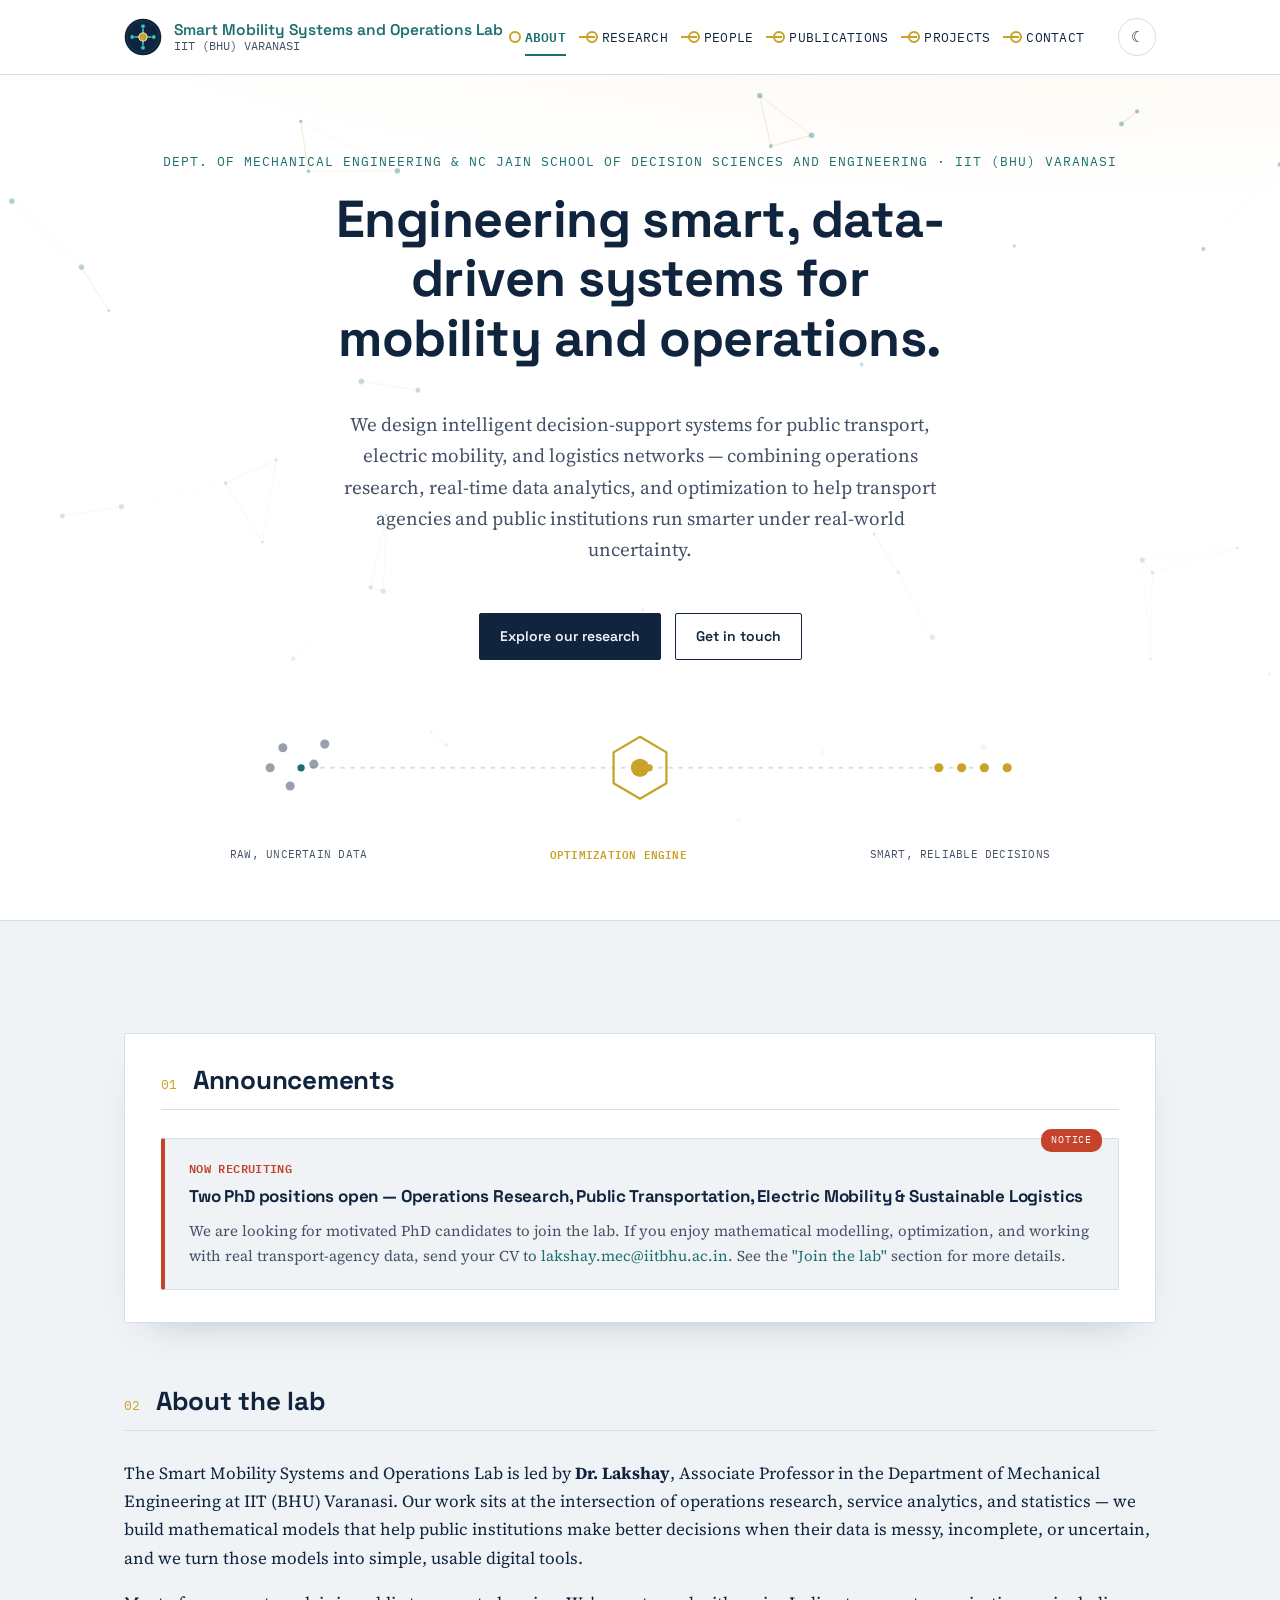
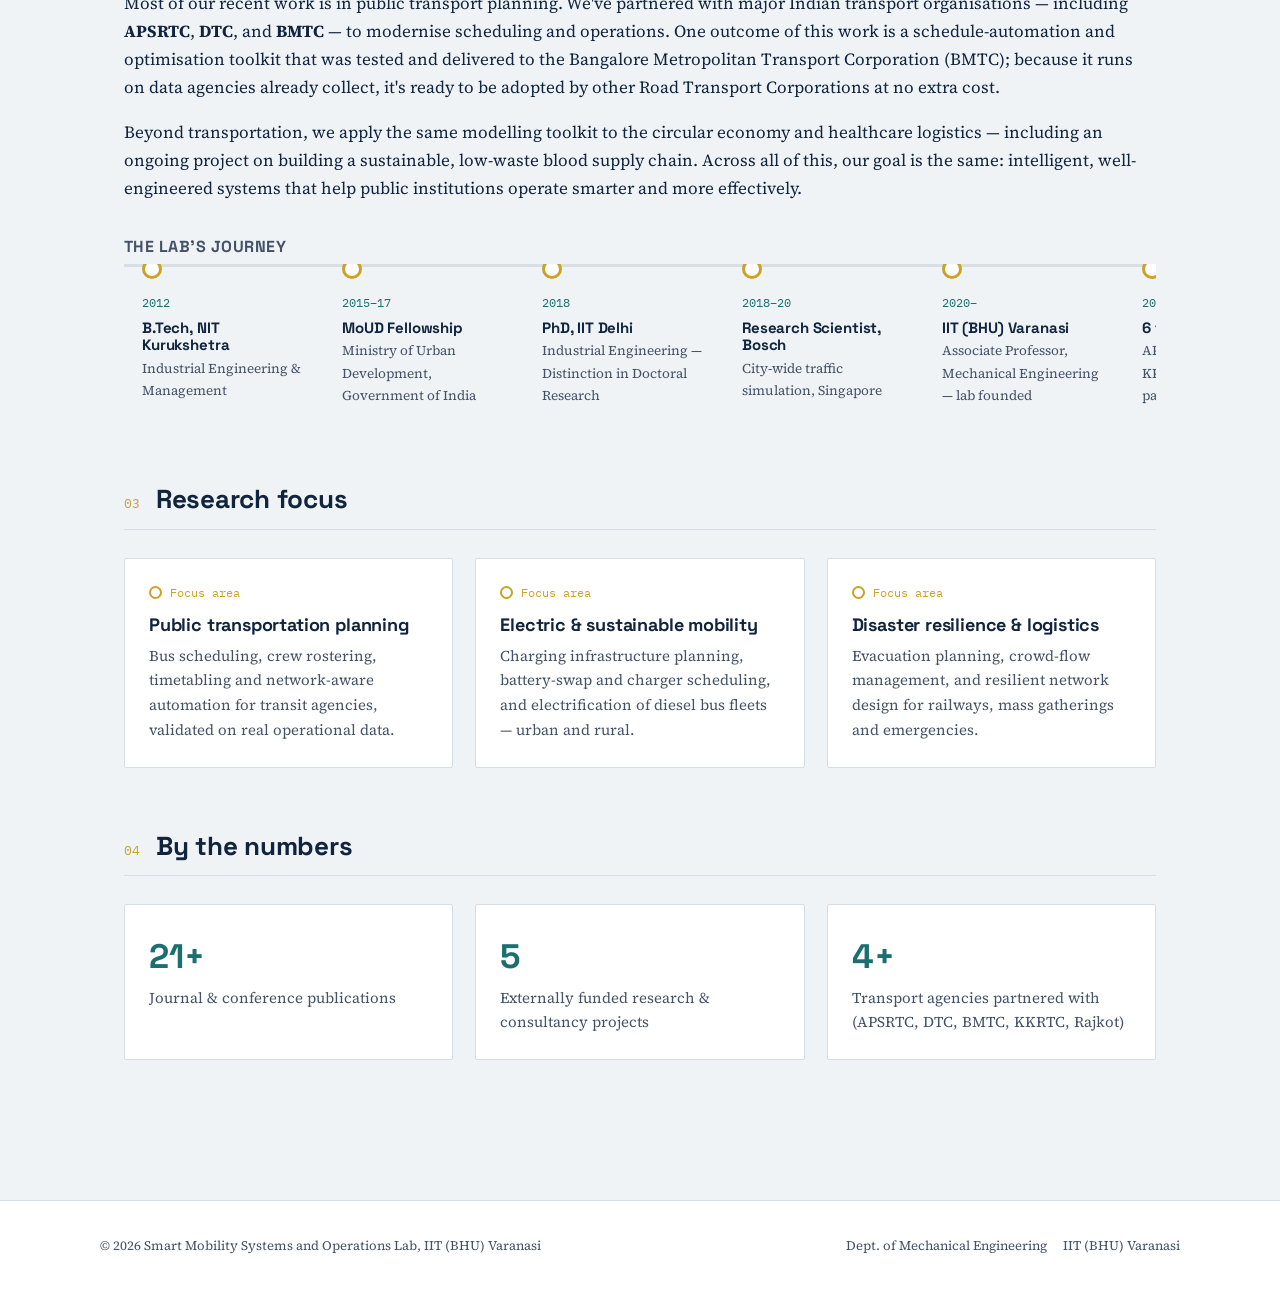
==== commit 6370b4d4: "Rename index (4).html to index.html" ====
--- a/index.html
+++ b/index.html
@@ -4,7 +4,7 @@
 <meta charset="UTF-8">
 <meta name="viewport" content="width=device-width, initial-scale=1.0">
 <title>Smart Mobility Systems and Operations Lab · IIT (BHU) Varanasi</title>
-<meta name="description" content="Smart Mobility Systems and Operations Lab, Department of Mechanical Engineering & NC Jain School of Decision Sciences and Engineering. IIT (BHU) Varanasi - operations research for public transportation, electric mobility, disaster resilience and sustainable logistics.">
+<meta name="description" content="Smart Mobility Systems and Operations Lab, Department of Mechanical Engineering, IIT (BHU) Varanasi — operations research for public transportation, electric mobility, disaster resilience and sustainable logistics.">
 <link rel="stylesheet" href="css/style.css">
 </head>
 <body>
@@ -36,15 +36,50 @@
   </div>
 </header>
 
-<section class="hero">
+<section class="hero hero-center">
   <canvas id="network-canvas" aria-hidden="true"></canvas>
   <div class="hero-inner">
-    <div class="eyebrow">Dept. of Mechanical Engineering & NC Jain School of Decision Sciences and Engineering · IIT (BHU) Varanasi</div>
+    <div class="eyebrow">Dept. of Mechanical Engineering &amp; NC Jain School of Decision Sciences and Engineering · IIT (BHU) Varanasi</div>
     <h1>Engineering smart, data-driven systems for mobility and operations.</h1>
-    <p class="lede">We design intelligent decision-support systems for public transport, electric mobility, and logistics networks - combining operations research, real-time data analytics, and optimisation to help transport agencies and public institutions run smarter under real-world uncertainty.</p>
+    <p class="lede">We design intelligent decision-support systems for public transport, electric mobility, and logistics networks — combining operations research, real-time data analytics, and optimization to help transport agencies and public institutions run smarter under real-world uncertainty.</p>
     <div class="cta-row">
       <a class="btn primary" href="research.html">Explore our research</a>
       <a class="btn ghost" href="contact.html">Get in touch</a>
+    </div>
+
+    <div class="optimize-strip" aria-hidden="true">
+      <svg viewBox="0 0 900 140" preserveAspectRatio="xMidYMid meet" class="optimize-svg">
+        <path id="pathIn" d="M78,70 L440,70" class="opt-link"/>
+        <path id="pathOut" d="M460,70 L822,70" class="opt-link"/>
+
+        <!-- Raw, scattered data points -->
+        <circle cx="58" cy="48" r="5" class="opt-dot opt-dot-raw" style="animation-delay:0s"/>
+        <circle cx="92" cy="66" r="5" class="opt-dot opt-dot-raw" style="animation-delay:.3s"/>
+        <circle cx="66" cy="90" r="5" class="opt-dot opt-dot-raw" style="animation-delay:.6s"/>
+        <circle cx="104" cy="44" r="5" class="opt-dot opt-dot-raw" style="animation-delay:.9s"/>
+        <circle cx="44" cy="70" r="5" class="opt-dot opt-dot-raw" style="animation-delay:1.2s"/>
+
+        <!-- Optimization engine -->
+        <g class="opt-engine">
+          <polygon points="450,36 479,53 479,87 450,104 421,87 421,53" class="opt-hex"/>
+          <circle cx="450" cy="70" r="10" class="opt-core"/>
+        </g>
+
+        <!-- Clean, ordered decision points -->
+        <circle cx="778" cy="70" r="5" class="opt-dot opt-dot-clean" style="animation-delay:0s"/>
+        <circle cx="803" cy="70" r="5" class="opt-dot opt-dot-clean" style="animation-delay:.25s"/>
+        <circle cx="828" cy="70" r="5" class="opt-dot opt-dot-clean" style="animation-delay:.5s"/>
+        <circle cx="853" cy="70" r="5" class="opt-dot opt-dot-clean" style="animation-delay:.75s"/>
+
+        <!-- Travelling packets along the two links -->
+        <circle r="4" class="opt-packet opt-packet-in"/>
+        <circle r="4" class="opt-packet opt-packet-out"/>
+      </svg>
+      <div class="optimize-labels">
+        <span>Raw, Uncertain Data</span>
+        <span>Optimization Engine</span>
+        <span>Smart, Reliable Decisions</span>
+      </div>
     </div>
   </div>
 </section>
@@ -56,25 +91,25 @@
     <div class="announce reveal">
       <div class="meta">Now recruiting</div>
       <h4>Two PhD positions open — Operations Research, Public Transportation, Electric Mobility &amp; Sustainable Logistics</h4>
-      <p>We are looking for motivated PhD candidates to join the lab. If you enjoy mathematical modelling, optimisation, and working with real transport-agency data, send your CV to
+      <p>We are looking for motivated PhD candidates to join the lab. If you enjoy mathematical modelling, optimization, and working with real transport-agency data, send your CV to
       <a href="mailto:lakshay.mec@iitbhu.ac.in">lakshay.mec@iitbhu.ac.in</a>. See the <a href="people.html#join">"Join the lab"</a> section for more details.</p>
     </div>
   </section>
 
   <section id="about" class="reveal">
     <div class="section-head reveal"><span class="num">02</span><h2>About the lab</h2></div>
-    <p>The Smart Mobility Systems and Operations Lab is led by <strong>Dr. Lakshay</strong>, Associate Professor in the Department of Mechanical Engineering & NC Jain School of Decision Sciences and Engineering (Joint Faculty) at IIT (BHU) Varanasi. Our work sits at the intersection of operations research, service analytics, and statistics - we build mathematical models that help public institutions make better decisions when their data is messy, incomplete, or uncertain, and we turn those models into simple, usable digital tools.</p>
-    <p>Most of our recent work is in public transport planning. We've partnered with major Indian transport organisations, including <strong>APSRTC</strong>, <strong>DTC</strong>, and <strong>BMTC</strong>-to modernise scheduling and operations. One outcome of this work is a schedule-automation and optimisation toolkit that was tested and delivered to the Bangalore Metropolitan Transport Corporation (BMTC); because it runs on data agencies already collect, it's ready to be adopted by other Road Transport Corporations at no extra cost.</p>
-    <p>Beyond transportation, we apply the same modelling toolkit to the circular economy and healthcare logistics, including an ongoing project on building a sustainable, low-waste blood supply chain. Across all of this, our goal is the same: intelligent, well-engineered systems that help public institutions operate more effectively and smarter.</p>
+    <p>The Smart Mobility Systems and Operations Lab is led by <strong>Dr. Lakshay</strong>, Associate Professor in the Department of Mechanical Engineering at IIT (BHU) Varanasi. Our work sits at the intersection of operations research, service analytics, and statistics — we build mathematical models that help public institutions make better decisions when their data is messy, incomplete, or uncertain, and we turn those models into simple, usable digital tools.</p>
+    <p>Most of our recent work is in public transport planning. We've partnered with major Indian transport organisations — including <strong>APSRTC</strong>, <strong>DTC</strong>, and <strong>BMTC</strong> — to modernise scheduling and operations. One outcome of this work is a schedule-automation and optimisation toolkit that was tested and delivered to the Bangalore Metropolitan Transport Corporation (BMTC); because it runs on data agencies already collect, it's ready to be adopted by other Road Transport Corporations at no extra cost.</p>
+    <p>Beyond transportation, we apply the same modelling toolkit to the circular economy and healthcare logistics — including an ongoing project on building a sustainable, low-waste blood supply chain. Across all of this, our goal is the same: intelligent, well-engineered systems that help public institutions operate smarter and more effectively.</p>
 
     <h3 style="margin-top:36px; font-size:16px; text-transform:uppercase; letter-spacing:.03em; color:var(--ink-soft);">The lab's journey</h3>
     <div class="journey">
       <div class="journey-stop"><div class="yr">2012</div><h4>B.Tech, NIT Kurukshetra</h4><p>Industrial Engineering &amp; Management</p></div>
-      <div class="journey-stop"><div class="yr">2015-17</div><h4>MoUD Fellowship</h4><p>Ministry of Urban Development, Government of India</p></div>
-      <div class="journey-stop"><div class="yr">2018</div><h4>PhD, IIT Delhi</h4><p>Industrial Engineering - Distinction in Doctoral Research</p></div>
-      <div class="journey-stop"><div class="yr">2018-20</div><h4>Research Scientist, Bosch</h4><p>City-wide traffic simulation, Singapore</p></div>
-      <div class="journey-stop"><div class="yr">2020–</div><h4>IIT (BHU) Varanasi</h4><p>Associate Professor, Mechanical Engineering - lab founded</p></div>
-      <div class="journey-stop"><div class="yr">2023-26</div><h4>6 funded projects</h4><p>APSRTC, DTC, BMTC, KKRTC &amp; Rajkot partnerships</p></div>
+      <div class="journey-stop"><div class="yr">2015–17</div><h4>MoUD Fellowship</h4><p>Ministry of Urban Development, Government of India</p></div>
+      <div class="journey-stop"><div class="yr">2018</div><h4>PhD, IIT Delhi</h4><p>Industrial Engineering — Distinction in Doctoral Research</p></div>
+      <div class="journey-stop"><div class="yr">2018–20</div><h4>Research Scientist, Bosch</h4><p>City-wide traffic simulation, Singapore</p></div>
+      <div class="journey-stop"><div class="yr">2020–</div><h4>IIT (BHU) Varanasi</h4><p>Associate Professor, Mechanical Engineering — lab founded</p></div>
+      <div class="journey-stop"><div class="yr">2023–26</div><h4>6 funded projects</h4><p>APSRTC, DTC, BMTC, KKRTC &amp; Rajkot partnerships</p></div>
     </div>
   </section>
 
@@ -89,7 +124,7 @@
       <div class="card reveal stagger" style="--d:.1s">
         <div class="stop-index">Focus area</div>
         <h3>Electric &amp; sustainable mobility</h3>
-        <p>Charging infrastructure planning, battery-swap and charger scheduling, and electrification of diesel bus fleets - urban and rural.</p>
+        <p>Charging infrastructure planning, battery-swap and charger scheduling, and electrification of diesel bus fleets — urban and rural.</p>
       </div>
       <div class="card reveal stagger" style="--d:.2s">
         <div class="stop-index">Focus area</div>
@@ -114,7 +149,7 @@
   <div class="footer-inner">
     <div>© <span id="year"></span> Smart Mobility Systems and Operations Lab, IIT (BHU) Varanasi</div>
     <div class="footer-links">
-      <a href="https://www.iitbhu.ac.in/dept/mec" target="_blank" rel="noopener">Dept. of Mechanical Engineering & NC Jain School of Decision Sciences and Engineering</a>
+      <a href="https://www.iitbhu.ac.in/dept/mec" target="_blank" rel="noopener">Dept. of Mechanical Engineering</a>
       <a href="https://www.iitbhu.ac.in" target="_blank" rel="noopener">IIT (BHU) Varanasi</a>
     </div>
   </div>
--- a/css/style.css
+++ b/css/style.css
@@ -127,6 +127,68 @@
 .hero h1{font-size:clamp(32px,4.4vw,52px); max-width:16ch;}
 .hero .lede{font-size:19px; color:var(--ink-soft); max-width:62ch; margin-top:14px;}
 .hero .cta-row{margin-top:28px; display:flex; gap:14px; flex-wrap:wrap;}
+
+/* Centered hero variant */
+.hero-center .hero-inner{display:flex; flex-direction:column; align-items:center; text-align:center;}
+.hero-center .eyebrow{justify-content:center;}
+.hero-center .eyebrow::before{display:none;}
+.hero-center h1{max-width:18ch;}
+.hero-center .lede{margin-left:auto; margin-right:auto;}
+.hero-center .cta-row{justify-content:center;}
+
+/* Animated "data to decisions" optimization infographic */
+.optimize-strip{width:100%; max-width:820px; margin:44px auto 0;}
+.optimize-svg{width:100%; height:auto; display:block; overflow:visible;}
+
+.opt-link{stroke:var(--line); stroke-width:2; stroke-dasharray:3 8; stroke-linecap:round;}
+
+/* Raw data: scattered, slightly jittering dots in a muted tone */
+.opt-dot-raw{fill:var(--ink-soft); opacity:.55; animation:optJitter 2.4s ease-in-out infinite;}
+@keyframes optJitter{
+  0%,100%{transform:translate(0,0);}
+  50%{transform:translate(2px,-3px);}
+}
+
+/* Optimization engine: slow rotating hexagon with a pulsing core */
+.opt-hex{fill:none; stroke:var(--gold); stroke-width:2.5;}
+.opt-core{fill:var(--gold); transform-box:fill-box; transform-origin:center; animation:optPulse 1.8s ease-in-out infinite;}
+.opt-engine{animation:optSpin 14s linear infinite; transform-origin:450px 70px;}
+@keyframes optSpin{from{transform:rotate(0deg);} to{transform:rotate(360deg);}}
+@keyframes optPulse{0%,100%{transform:scale(1); opacity:1;} 50%{transform:scale(1.35); opacity:.75;}}
+
+/* Clean decisions: aligned, steady gold dots with a confident glow pulse */
+.opt-dot-clean{fill:var(--gold); animation:optGlow 2.2s ease-in-out infinite;}
+@keyframes optGlow{
+  0%,100%{opacity:.6; r:5;}
+  50%{opacity:1; r:6;}
+}
+
+/* Travelling packets: small dots flowing along the two connecting paths */
+.opt-packet{fill:var(--teal);}
+.opt-packet-in{offset-path:path("M78,70 L440,70"); animation:optFlow 2.4s linear infinite;}
+.opt-packet-out{fill:var(--gold); offset-path:path("M460,70 L822,70"); animation:optFlow 2.4s linear infinite; animation-delay:1.2s;}
+@keyframes optFlow{
+  0%{offset-distance:0%; opacity:0;}
+  10%{opacity:1;}
+  90%{opacity:1;}
+  100%{offset-distance:100%; opacity:0;}
+}
+
+.optimize-labels{
+  display:flex; justify-content:space-between; margin-top:14px;
+  font-family:'IBM Plex Mono',monospace; font-size:11px; color:var(--ink-soft);
+  letter-spacing:.02em; text-transform:uppercase;
+}
+.optimize-labels span:first-child{text-align:left;}
+.optimize-labels span:last-child{text-align:right;}
+.optimize-labels span:nth-child(2){text-align:center; color:var(--gold); font-weight:600;}
+
+@media (max-width:640px){
+  .optimize-labels span{font-size:9.5px;}
+}
+@media (prefers-reduced-motion: reduce){
+  .opt-engine, .opt-core, .opt-dot-raw, .opt-dot-clean, .opt-packet-in, .opt-packet-out{animation:none;}
+}
 .btn{
   display:inline-block; padding:11px 20px; border-radius:var(--radius);
   font-family:'Space Grotesk',sans-serif; font-weight:600; font-size:14px;
@@ -290,12 +352,24 @@
 }
 
 /* ---------- Announcement banner ---------- */
+#announcements{
+  background:var(--paper); border:1px solid var(--line); border-radius:var(--radius);
+  padding:32px 36px; margin-top:-8px;
+  box-shadow:0 18px 40px -28px rgba(16,36,62,.35);
+}
+#announcements .section-head{border-bottom-color:var(--line);}
 .announce{
   border:1px solid var(--line); border-left:4px solid var(--coral);
-  background:var(--paper); padding:18px 22px; border-radius:var(--radius);
-}
-.announce .meta{color:var(--coral); font-size:12px; text-transform:uppercase; margin-bottom:6px;}
-.announce h4{margin:0 0 8px; font-size:16px;}
+  background:var(--bg); padding:20px 24px; border-radius:var(--radius);
+  position:relative;
+}
+.announce::before{
+  content:"NOTICE"; position:absolute; top:-10px; right:16px;
+  background:var(--coral); color:#fff; font-family:'IBM Plex Mono',monospace;
+  font-size:10px; letter-spacing:.08em; padding:3px 10px; border-radius:10px;
+}
+.announce .meta{color:var(--coral); font-size:12px; text-transform:uppercase; margin-bottom:6px; font-weight:600; letter-spacing:.03em;}
+.announce h4{margin:0 0 10px; font-size:17px; line-height:1.4;}
 .announce p{margin:0; color:var(--ink-soft); font-size:15px;}
 
 /* ---------- Contact ---------- */
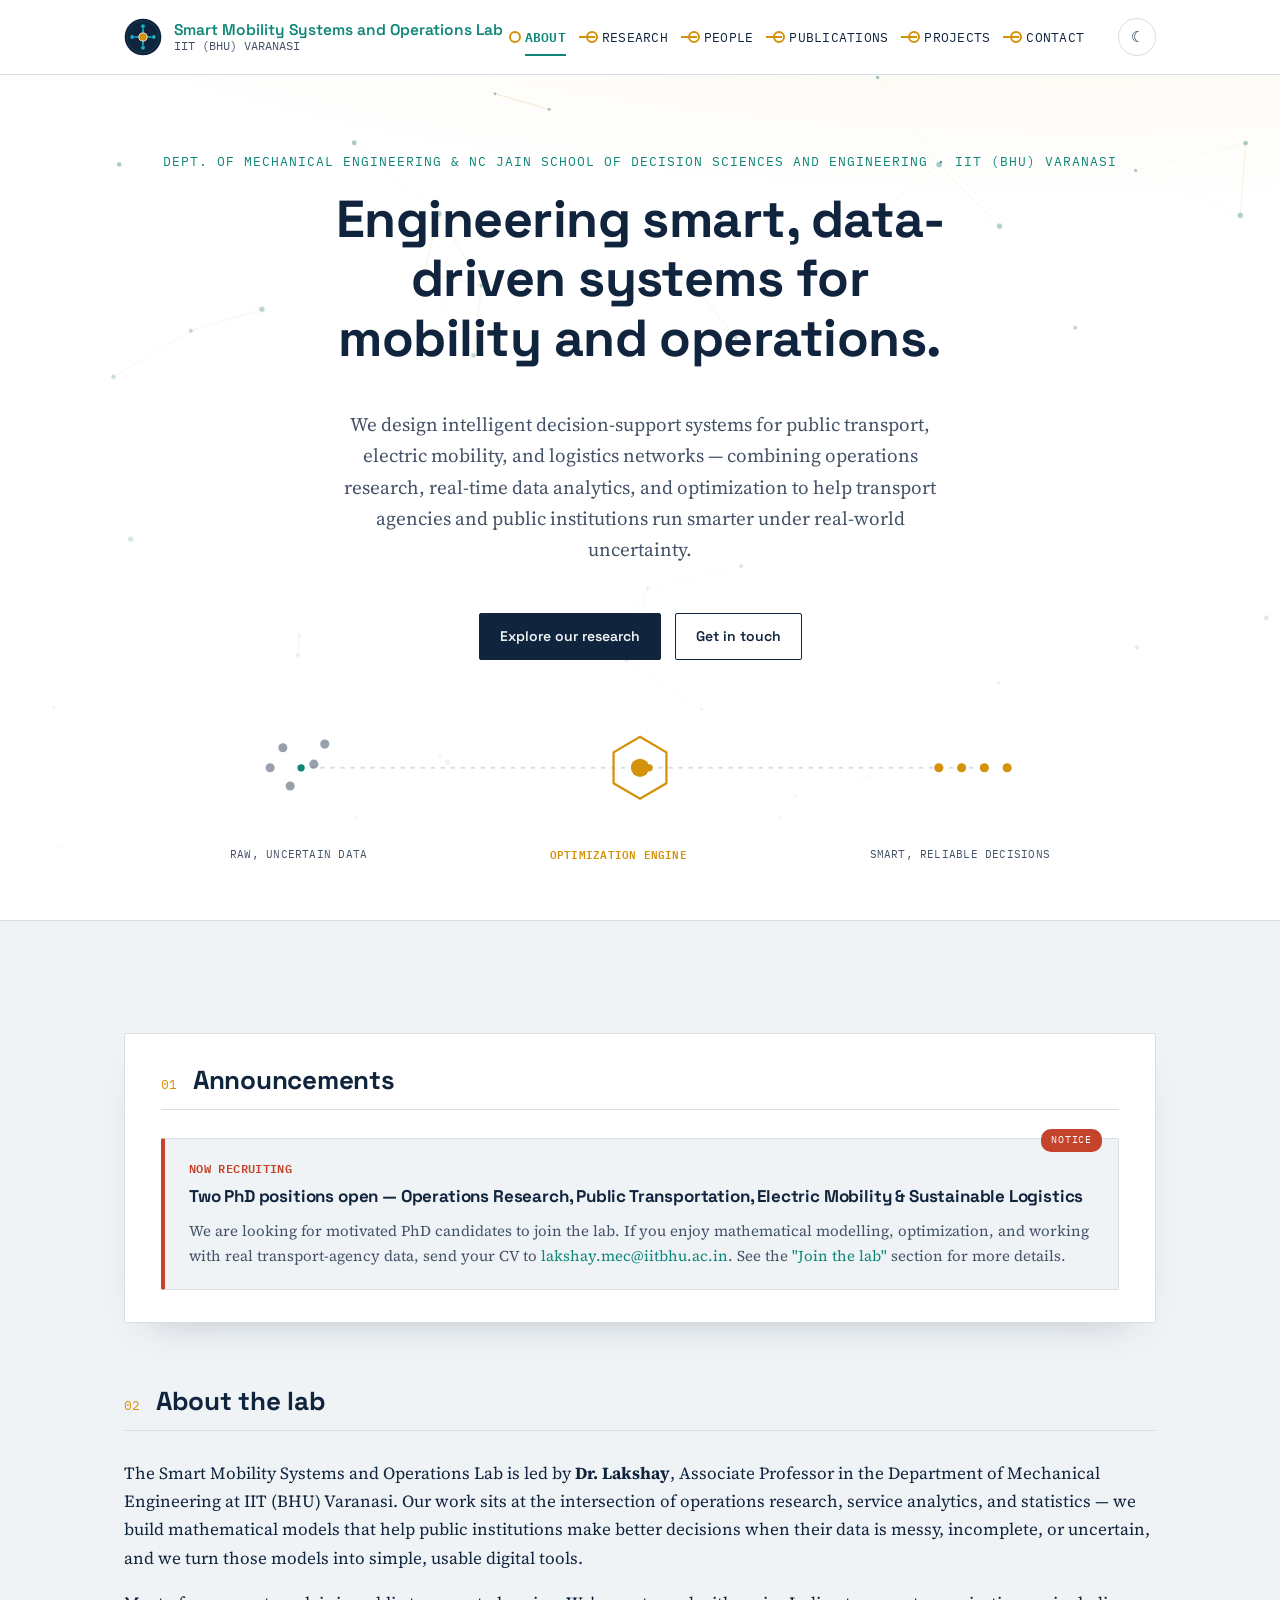
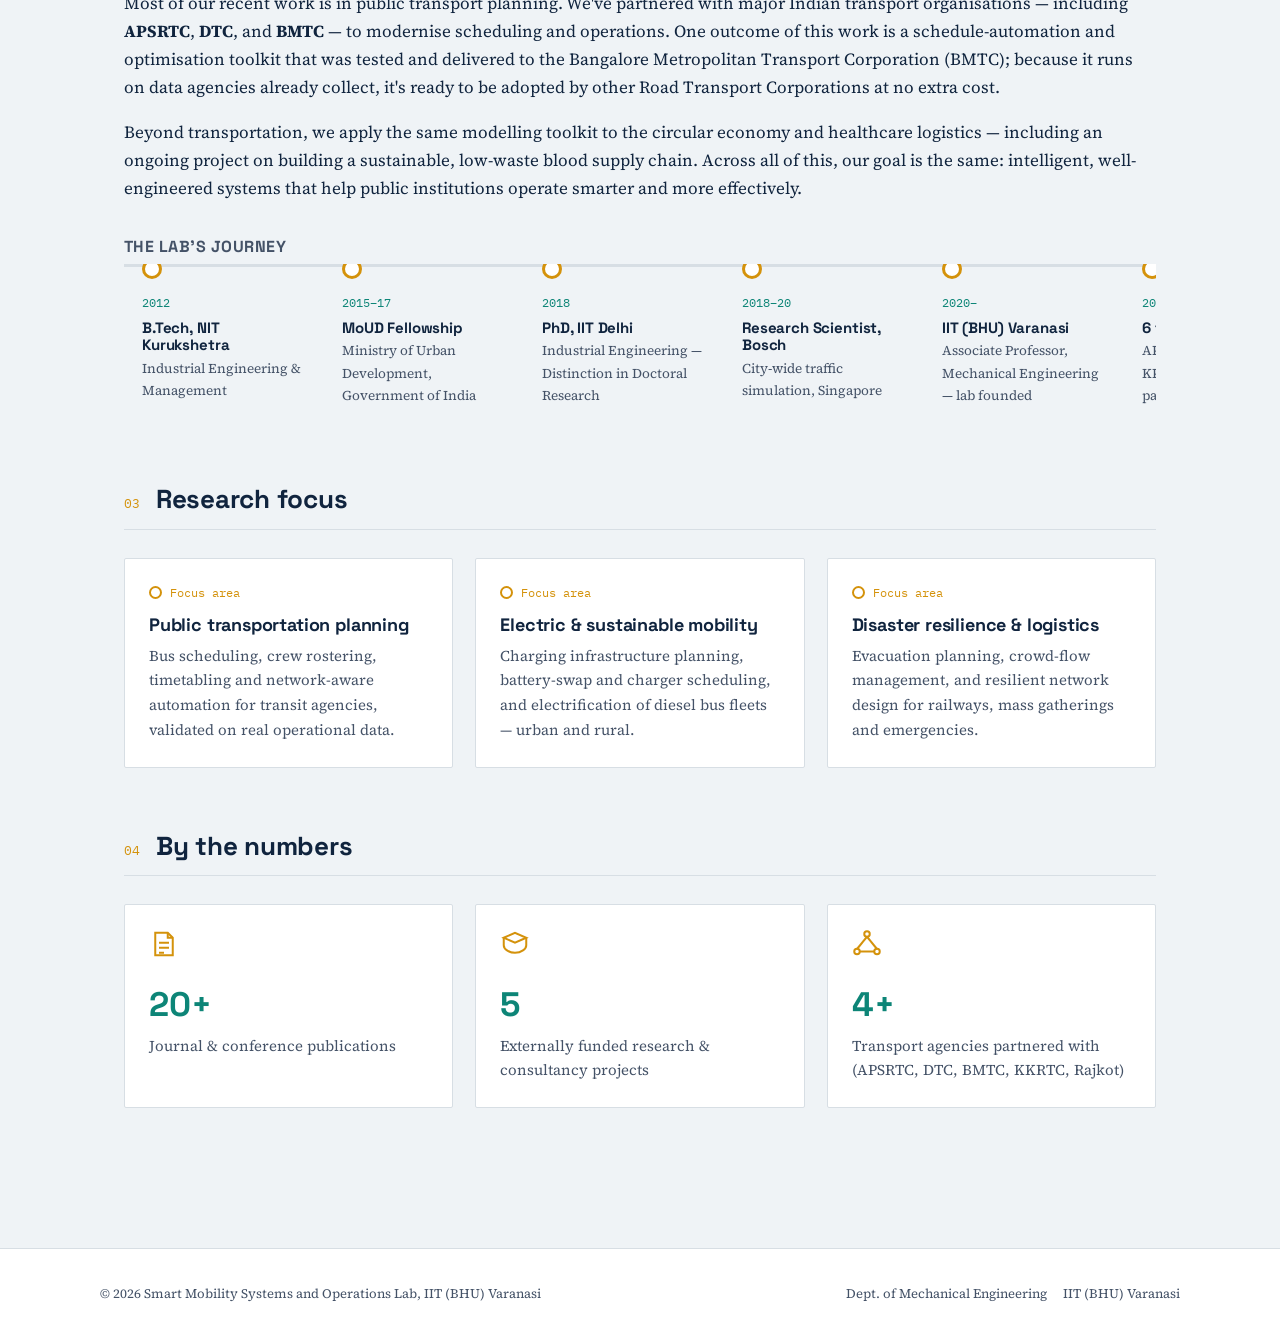
==== commit c695be6f: "Rename index (5).html to index.html" ====
--- a/index.html
+++ b/index.html
@@ -13,7 +13,7 @@
 <header class="site-header">
   <div class="header-inner">
     <a class="brand" href="index.html" style="text-decoration:none;">
-      <div class="brand-mark"><svg viewBox="0 0 120 120" xmlns="http://www.w3.org/2000/svg" role="img" aria-labelledby="th dh"><title id="th">SMSO Lab mark</title><desc id="dh">A gold hub connected by four teal spokes to four outer nodes on a navy circular badge, one spoke per letter of Smart, Mobility, Systems, Operations.</desc><style>.h-bg{fill:#10243E;}.h-ring{fill:none;stroke:#1B6F6F;stroke-width:2;opacity:.5;}.h-spoke{stroke:#3FC7C1;stroke-width:5;stroke-linecap:round;transition:stroke-width .25s ease;}svg:hover .h-spoke{stroke-width:6;}.h-node{fill:#3FC7C1;stroke:#10243E;stroke-width:2;transform-origin:center;transform-box:fill-box;transition:transform .3s ease;}svg:hover .h-node{transform:scale(1.25);}.h-hub{fill:#C9A227;stroke:#FFFFFF;stroke-width:2.5;transform-origin:center;transform-box:fill-box;transition:transform .4s ease;}svg:hover .h-hub{transform:rotate(20deg);}</style><circle class="h-bg" cx="60" cy="60" r="58"/><circle class="h-ring" cx="60" cy="60" r="50"/><line class="h-spoke" x1="60" y1="60" x2="60" y2="26"/><line class="h-spoke" x1="60" y1="60" x2="94" y2="60"/><line class="h-spoke" x1="60" y1="60" x2="60" y2="94"/><line class="h-spoke" x1="60" y1="60" x2="26" y2="60"/><circle class="h-node" cx="60" cy="26" r="7"/><circle class="h-node" cx="94" cy="60" r="7"/><circle class="h-node" cx="60" cy="94" r="7"/><circle class="h-node" cx="26" cy="60" r="7"/><circle class="h-hub" cx="60" cy="60" r="13"/></svg></div>
+      <div class="brand-mark"><svg viewBox="0 0 120 120" xmlns="http://www.w3.org/2000/svg" role="img" aria-labelledby="th dh"><title id="th">SMSO Lab mark</title><desc id="dh">A gold hub connected by four teal spokes to four outer nodes on a navy circular badge, one spoke per letter of Smart, Mobility, Systems, Operations.</desc><style>.h-bg{fill:#10243E;}.h-ring{fill:none;stroke:#1B6F6F;stroke-width:2;opacity:.5;}.h-spoke{stroke:#17B8C4;stroke-width:5;stroke-linecap:round;transition:stroke-width .25s ease;}svg:hover .h-spoke{stroke-width:6;}.h-node{fill:#17B8C4;stroke:#10243E;stroke-width:2;transform-origin:center;transform-box:fill-box;transition:transform .3s ease;}svg:hover .h-node{transform:scale(1.25);}.h-hub{fill:#D4920B;stroke:#FFFFFF;stroke-width:2.5;transform-origin:center;transform-box:fill-box;transition:transform .4s ease;}svg:hover .h-hub{transform:rotate(20deg);}</style><circle class="h-bg" cx="60" cy="60" r="58"/><circle class="h-ring" cx="60" cy="60" r="50"/><line class="h-spoke" x1="60" y1="60" x2="60" y2="26"/><line class="h-spoke" x1="60" y1="60" x2="94" y2="60"/><line class="h-spoke" x1="60" y1="60" x2="60" y2="94"/><line class="h-spoke" x1="60" y1="60" x2="26" y2="60"/><circle class="h-node" cx="60" cy="26" r="7"/><circle class="h-node" cx="94" cy="60" r="7"/><circle class="h-node" cx="60" cy="94" r="7"/><circle class="h-node" cx="26" cy="60" r="7"/><circle class="h-hub" cx="60" cy="60" r="13"/></svg></div>
       <div class="brand-text">
         <div class="name">Smart Mobility Systems and Operations Lab</div>
         <div class="sub">IIT (BHU) VARANASI</div>
@@ -137,9 +137,18 @@
   <section id="quick-facts">
     <div class="section-head reveal"><span class="num">04</span><h2>By the numbers</h2></div>
     <div class="grid cols-3">
-      <div class="card reveal stagger" style="--d:0s"><div class="stat-num"><span data-counter="25" data-suffix="+">0+</span></div><p>Journal &amp; conference publications</p></div>
-      <div class="card reveal stagger" style="--d:.1s"><div class="stat-num"><span data-counter="6">0</span></div><p>Externally funded research &amp; consultancy projects</p></div>
-      <div class="card reveal stagger" style="--d:.2s"><div class="stat-num"><span data-counter="5" data-suffix="+">0+</span></div><p>Transport agencies partnered with (APSRTC, DTC, BMTC, KKRTC, Rajkot)</p></div>
+      <div class="card reveal stagger" style="--d:0s">
+        <svg class="stat-icon" viewBox="0 0 24 24" aria-hidden="true"><path d="M5 3h10l4 4v14H5z" fill="none" stroke="currentColor" stroke-width="1.6"/><path d="M15 3v4h4" fill="none" stroke="currentColor" stroke-width="1.6"/><line x1="8" y1="11" x2="16" y2="11" stroke="currentColor" stroke-width="1.6"/><line x1="8" y1="15" x2="16" y2="15" stroke="currentColor" stroke-width="1.6"/><line x1="8" y1="19" x2="12" y2="19" stroke="currentColor" stroke-width="1.6"/></svg>
+        <div class="stat-num"><span data-counter="25" data-suffix="+">0+</span></div><p>Journal &amp; conference publications</p>
+      </div>
+      <div class="card reveal stagger" style="--d:.1s">
+        <svg class="stat-icon" viewBox="0 0 24 24" aria-hidden="true"><path d="M3 7l9-4 9 4-9 4-9-4z" fill="none" stroke="currentColor" stroke-width="1.6"/><path d="M3 7v6c0 3 4 6 9 6s9-3 9-6V7" fill="none" stroke="currentColor" stroke-width="1.6"/></svg>
+        <div class="stat-num"><span data-counter="6">0</span></div><p>Externally funded research &amp; consultancy projects</p>
+      </div>
+      <div class="card reveal stagger" style="--d:.2s">
+        <svg class="stat-icon" viewBox="0 0 24 24" aria-hidden="true"><circle cx="12" cy="4" r="2.2" fill="none" stroke="currentColor" stroke-width="1.6"/><circle cx="4" cy="18" r="2.2" fill="none" stroke="currentColor" stroke-width="1.6"/><circle cx="20" cy="18" r="2.2" fill="none" stroke="currentColor" stroke-width="1.6"/><line x1="12" y1="6.2" x2="4" y2="16" stroke="currentColor" stroke-width="1.6"/><line x1="12" y1="6.2" x2="20" y2="16" stroke="currentColor" stroke-width="1.6"/><line x1="6" y1="18" x2="18" y2="18" stroke="currentColor" stroke-width="1.6"/></svg>
+        <div class="stat-num"><span data-counter="5" data-suffix="+">0+</span></div><p>Transport agencies partnered with (APSRTC, DTC, BMTC, KKRTC, Rajkot)</p>
+      </div>
     </div>
   </section>
 
--- a/css/style.css
+++ b/css/style.css
@@ -14,9 +14,11 @@
   --ink:       #10243E;
   --ink-soft:  #445267;
   --line:      #D7DEE4;
-  --gold:      #C9A227;   /* route line / accent */
-  --teal:      #1B6F6F;   /* secondary route line */
+  --gold:      #D4920B;   /* route line / accent — richer amber */
+  --teal:      #0D8577;   /* secondary route line — vivid emerald-teal */
   --coral:     #C4432B;   /* announcements / alerts, used sparingly */
+  --cyan:      #17B8C4;   /* graphic-only accent — electric/smart systems */
+  --green:     #1FA952;   /* graphic-only accent — EV & sustainability */
   --radius:    2px;
   --maxw:      1080px;
 }
@@ -27,9 +29,11 @@
   --ink:       #EDF1F6;
   --ink-soft:  #9DAAC0;
   --line:      #223353;
-  --gold:      #E0B940;
-  --teal:      #3FC7C1;
+  --gold:      #F0B33D;
+  --teal:      #2DD4C5;
   --coral:     #E2604A;
+  --cyan:      #3FE0EC;
+  --green:     #3DDB7A;
 }
 
 body, .card, .site-header, footer, .btn, nav.route a{
@@ -188,6 +192,114 @@
 }
 @media (prefers-reduced-motion: reduce){
   .opt-engine, .opt-core, .opt-dot-raw, .opt-dot-clean, .opt-packet-in, .opt-packet-out{animation:none;}
+}
+
+/* ---------- National network diagram (Projects page) ---------- */
+.network-map{max-width:600px; margin:0 auto 36px;}
+.network-map-svg{width:100%; height:auto; display:block;}
+.nm-spoke{stroke:var(--line); stroke-width:2; stroke-dasharray:3 7;}
+.nm-packet{fill:var(--gold); animation:nmFlow 3s linear infinite;}
+@keyframes nmFlow{
+  0%{offset-distance:0%; opacity:0;}
+  12%{opacity:1;}
+  88%{opacity:1;}
+  100%{offset-distance:100%; opacity:0;}
+}
+.nm-node circle:first-child{fill:var(--paper); stroke:var(--teal); stroke-width:2.5;}
+.nm-node-core{fill:var(--teal); animation:nmNodePulse 2.6s ease-in-out infinite;}
+.nm-node{animation:nmAppear .6s ease both;}
+@keyframes nmNodePulse{0%,100%{opacity:.7; r:5;} 50%{opacity:1; r:6.5;}}
+@keyframes nmAppear{from{opacity:0;} to{opacity:1;}}
+.nm-label{font-family:'Space Grotesk',sans-serif; font-weight:700; font-size:15px; fill:var(--ink);}
+.nm-sublabel{font-family:'IBM Plex Mono',monospace; font-size:9.5px; fill:var(--ink-soft); letter-spacing:.03em;}
+.nm-hub circle{fill:var(--ink); stroke:var(--gold); stroke-width:3;}
+.nm-hub-label{font-family:'IBM Plex Mono',monospace; font-size:11px; font-weight:700; fill:var(--gold); letter-spacing:.03em;}
+.network-map-caption{text-align:center; color:var(--ink-soft); font-size:13.5px; font-style:italic; margin-top:4px;}
+
+@media (prefers-reduced-motion: reduce){
+  .nm-packet, .nm-node-core{animation:none;}
+}
+
+/* ---------- Bus-bunching before/after visualization (Research page) ---------- */
+.bunch-viz{
+  background:var(--paper); border:1px solid var(--line); border-radius:var(--radius);
+  padding:26px 30px 22px; margin-bottom:36px;
+}
+.bunch-row-label{
+  display:block; font-family:'IBM Plex Mono',monospace; font-size:11.5px;
+  letter-spacing:.02em; margin-bottom:8px;
+}
+.bunch-before{color:var(--coral);}
+.bunch-after{color:var(--teal);}
+.bunch-svg{width:100%; height:36px; display:block;}
+.bunch-baseline{stroke:var(--line); stroke-width:1.5;}
+.bunch-ticks-before line{stroke:var(--coral); stroke-width:3; opacity:.75;}
+.bunch-ticks-after line{
+  stroke:var(--gold); stroke-width:3;
+  animation:bunchPulse 2.6s ease-in-out infinite;
+}
+@keyframes bunchPulse{0%,100%{opacity:.55;} 50%{opacity:1;}}
+.bunch-arrow{
+  text-align:center; font-family:'IBM Plex Mono',monospace; font-size:11px;
+  color:var(--ink-soft); text-transform:uppercase; letter-spacing:.06em; margin:10px 0;
+}
+
+@media (prefers-reduced-motion: reduce){
+  .bunch-ticks-after line{animation:none;}
+}
+
+/* ---------- Research output growth chart (Publications page) ---------- */
+.pub-chart-wrap{
+  background:var(--paper); border:1px solid var(--line); border-radius:var(--radius);
+  padding:26px 30px 18px; margin-bottom:30px;
+}
+.pub-chart-head{display:flex; justify-content:space-between; align-items:baseline; margin-bottom:18px; flex-wrap:wrap; gap:6px;}
+.pub-chart-title{font-family:'Space Grotesk',sans-serif; font-weight:700; font-size:16px;}
+.pub-chart-sub{font-family:'IBM Plex Mono',monospace; font-size:11.5px; color:var(--ink-soft);}
+.pub-chart{display:flex; align-items:flex-end; gap:8px; height:130px; border-bottom:2px solid var(--line); padding-bottom:0;}
+.pub-bar-col{flex:1; display:flex; flex-direction:column; align-items:center; justify-content:flex-end; height:100%;}
+.pub-bar{
+  width:62%; min-width:10px; border-radius:3px 3px 0 0;
+  background:linear-gradient(180deg, var(--cyan), var(--teal));
+  transform:scaleY(0); transform-origin:bottom;
+  transition:transform .7s cubic-bezier(.22,.8,.3,1);
+}
+.pub-bar-zero{background:var(--line);}
+.pub-bar-peak{background:linear-gradient(180deg, var(--gold), var(--cyan));}
+.reveal.visible .pub-bar{transform:scaleY(1);}
+.pub-bar-year{font-family:'IBM Plex Mono',monospace; font-size:10px; color:var(--ink-soft); margin-top:8px;}
+.pub-chart-foot{font-size:12px; color:var(--ink-soft); font-style:italic; margin:10px 0 0;}
+
+/* ---------- EV charging battery infographic (Research page) ---------- */
+.ev-viz{
+  background:var(--paper); border:1px solid var(--line); border-radius:var(--radius);
+  padding:20px 28px; margin-bottom:28px; display:flex; align-items:center; gap:24px; flex-wrap:wrap;
+}
+.ev-battery-svg{width:140px; height:auto; flex:none;}
+.ev-shell{fill:none; stroke:var(--ink-soft); stroke-width:2;}
+.ev-fill{fill:var(--green); animation:evCharge 3.2s ease-in-out infinite;}
+@keyframes evCharge{
+  0%{width:0;}
+  45%{width:66px;}
+  85%{width:66px;}
+  100%{width:0;}
+}
+.ev-bolt{fill:var(--gold); animation:evBoltFlash 3.2s ease-in-out infinite;}
+@keyframes evBoltFlash{
+  0%,100%{opacity:.4;}
+  50%{opacity:1;}
+}
+.ev-labels{
+  display:flex; align-items:center; gap:16px; flex-wrap:wrap;
+  font-family:'IBM Plex Mono',monospace; font-size:12.5px; color:var(--ink-soft);
+}
+.ev-arrow{color:var(--green); font-weight:600;}
+
+@media (prefers-reduced-motion: reduce){
+  .ev-fill, .ev-bolt{animation:none; width:66px; opacity:1;}
+}
+@media (max-width:600px){
+  .ev-viz{flex-direction:column; align-items:flex-start;}
 }
 .btn{
   display:inline-block; padding:11px 20px; border-radius:var(--radius);
@@ -501,6 +613,8 @@
 
 /* Stat counters */
 .stat-num{font-size:34px; color:var(--teal); font-weight:700; font-family:'Space Grotesk',sans-serif;}
+.stat-icon{width:30px; height:30px; color:var(--gold); margin-bottom:10px; transition:transform .3s ease, color .3s ease;}
+.card:hover .stat-icon{transform:scale(1.12); color:var(--cyan);}
 
 /* Filter bar (publications / research tags) */
 .filter-bar{display:flex; flex-wrap:wrap; gap:8px; margin-bottom:24px;}
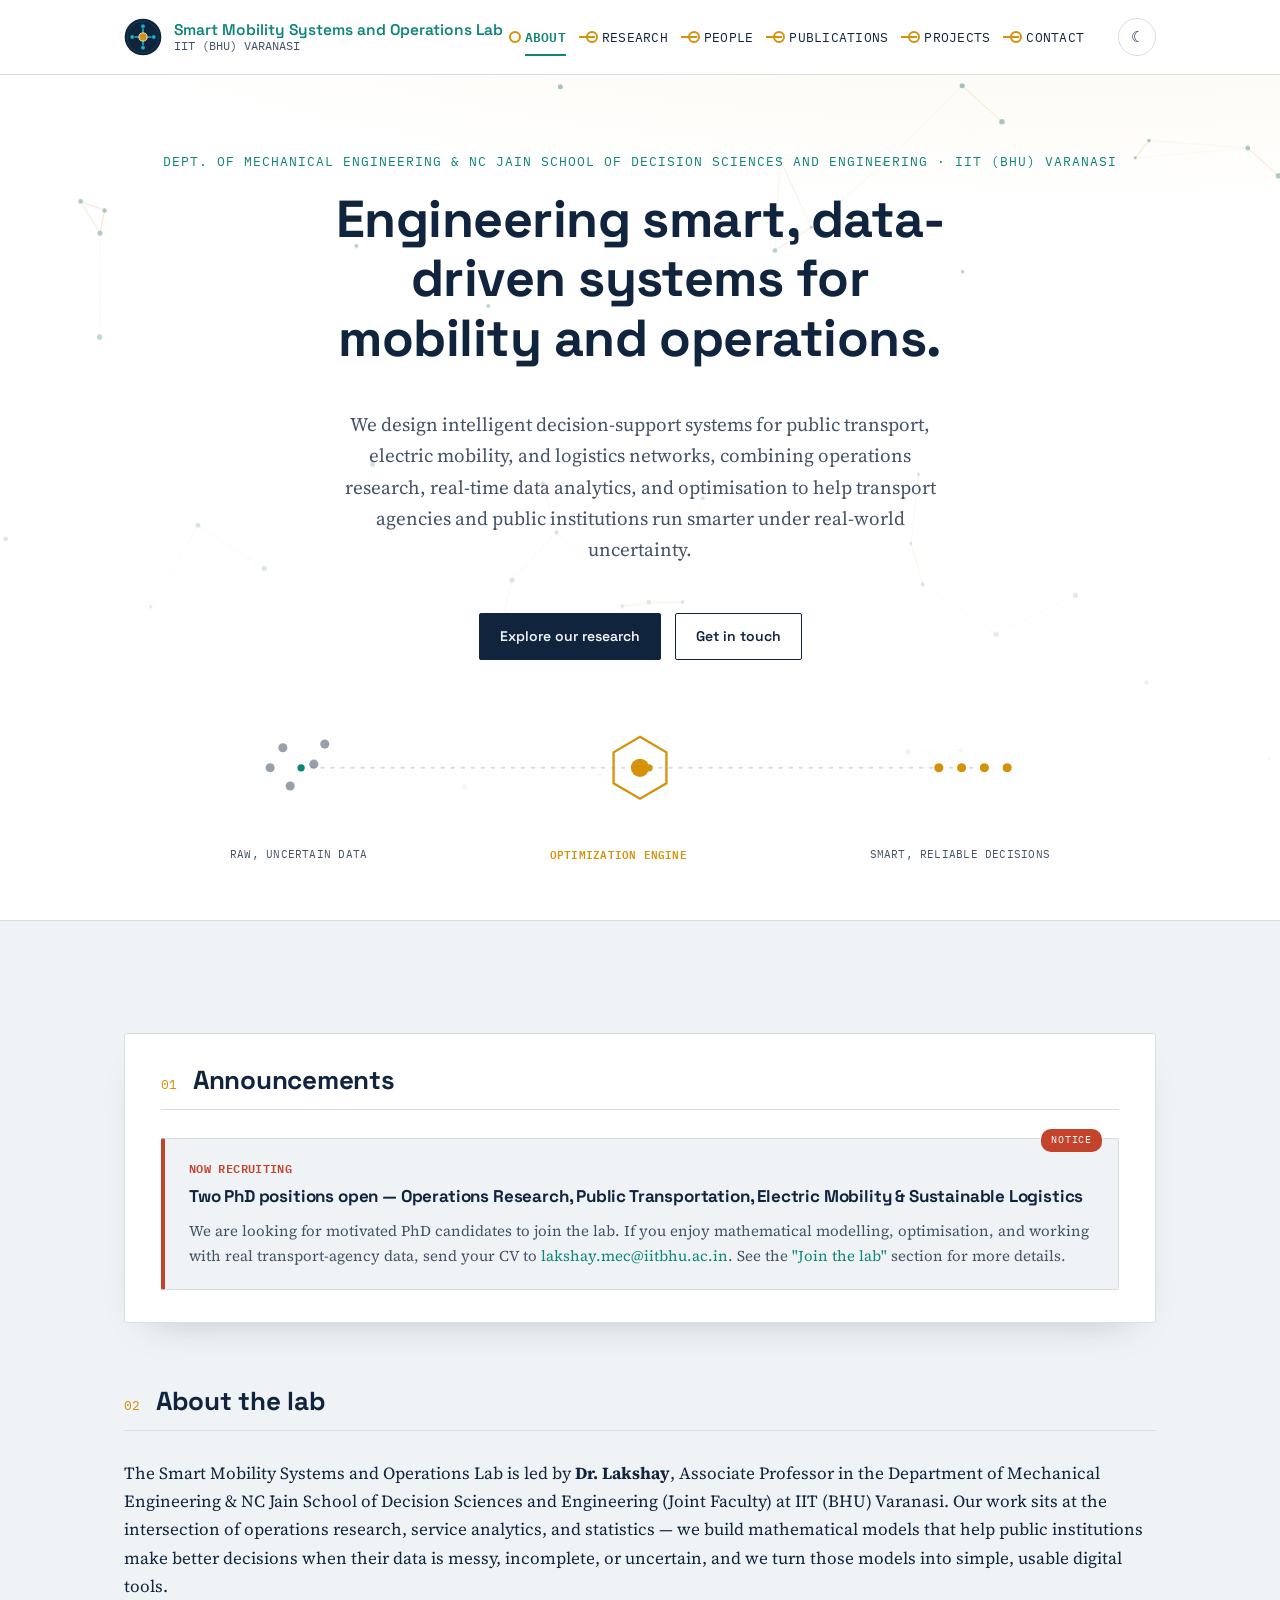
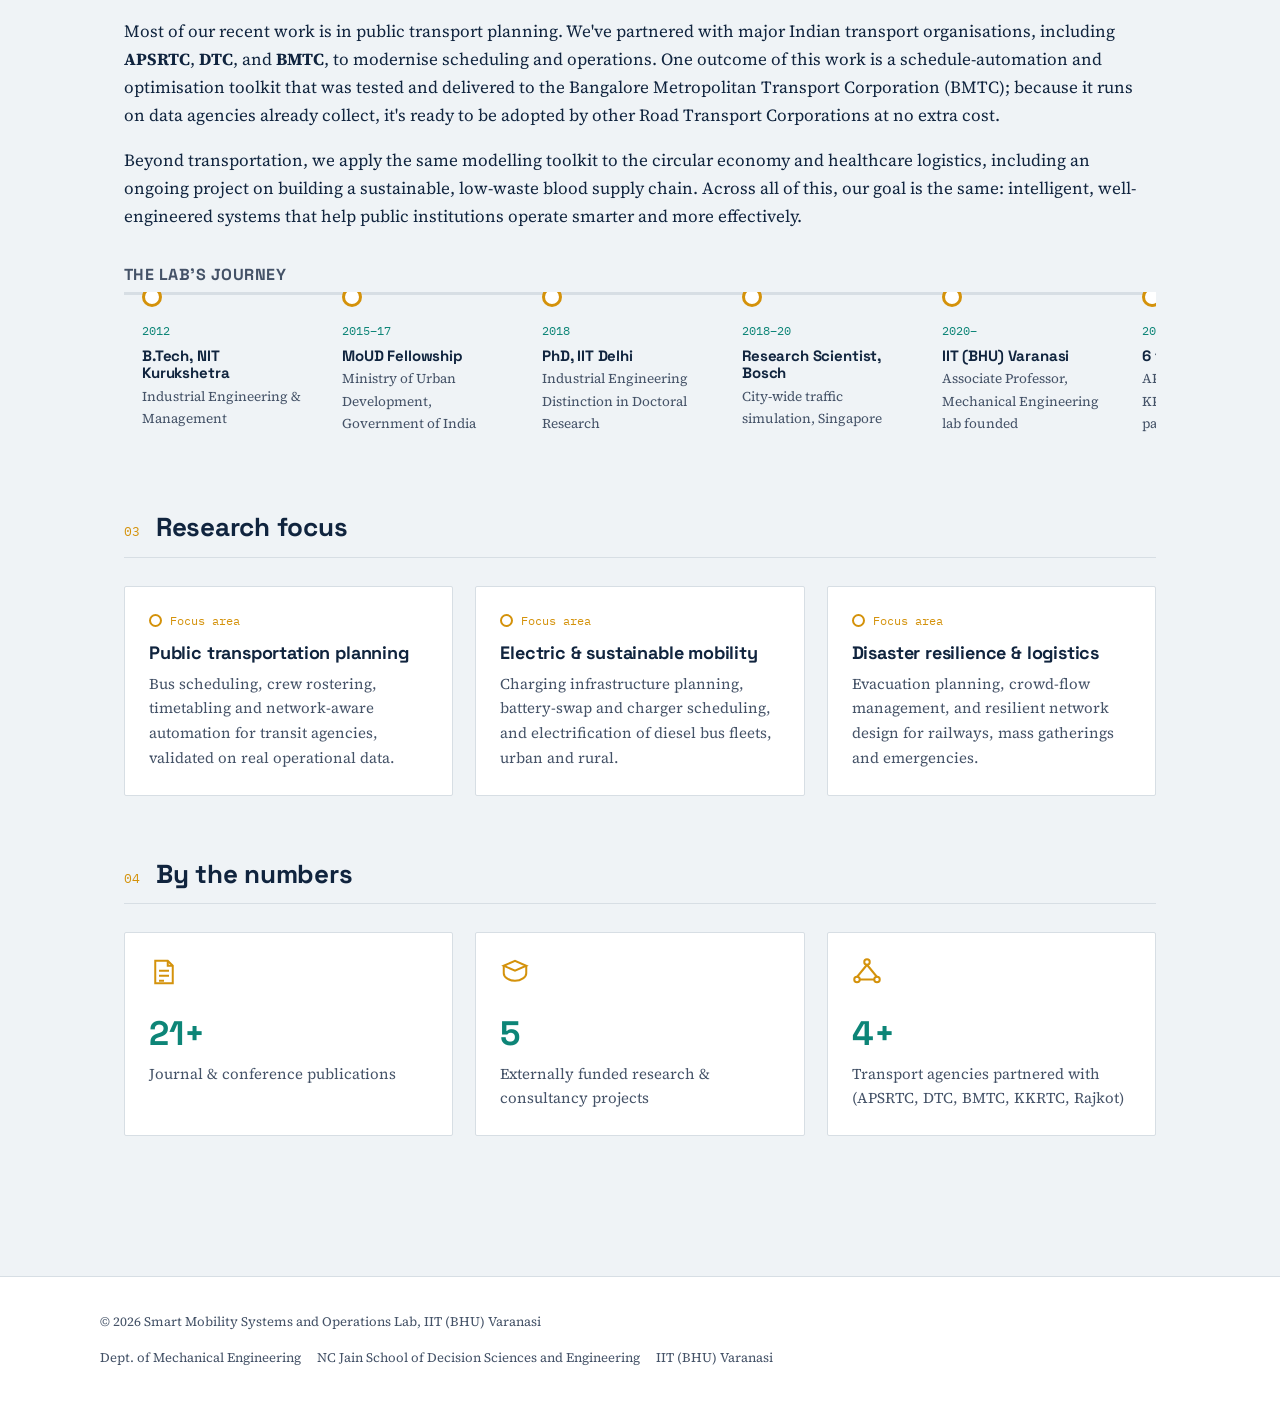
==== commit f4a0efc4: "Update index.html" ====
--- a/index.html
+++ b/index.html
@@ -41,7 +41,7 @@
   <div class="hero-inner">
     <div class="eyebrow">Dept. of Mechanical Engineering &amp; NC Jain School of Decision Sciences and Engineering · IIT (BHU) Varanasi</div>
     <h1>Engineering smart, data-driven systems for mobility and operations.</h1>
-    <p class="lede">We design intelligent decision-support systems for public transport, electric mobility, and logistics networks — combining operations research, real-time data analytics, and optimization to help transport agencies and public institutions run smarter under real-world uncertainty.</p>
+    <p class="lede">We design intelligent decision-support systems for public transport, electric mobility, and logistics networks, combining operations research, real-time data analytics, and optimisation to help transport agencies and public institutions run smarter under real-world uncertainty.</p>
     <div class="cta-row">
       <a class="btn primary" href="research.html">Explore our research</a>
       <a class="btn ghost" href="contact.html">Get in touch</a>
@@ -91,24 +91,24 @@
     <div class="announce reveal">
       <div class="meta">Now recruiting</div>
       <h4>Two PhD positions open — Operations Research, Public Transportation, Electric Mobility &amp; Sustainable Logistics</h4>
-      <p>We are looking for motivated PhD candidates to join the lab. If you enjoy mathematical modelling, optimization, and working with real transport-agency data, send your CV to
+      <p>We are looking for motivated PhD candidates to join the lab. If you enjoy mathematical modelling, optimisation, and working with real transport-agency data, send your CV to
       <a href="mailto:lakshay.mec@iitbhu.ac.in">lakshay.mec@iitbhu.ac.in</a>. See the <a href="people.html#join">"Join the lab"</a> section for more details.</p>
     </div>
   </section>
 
   <section id="about" class="reveal">
     <div class="section-head reveal"><span class="num">02</span><h2>About the lab</h2></div>
-    <p>The Smart Mobility Systems and Operations Lab is led by <strong>Dr. Lakshay</strong>, Associate Professor in the Department of Mechanical Engineering at IIT (BHU) Varanasi. Our work sits at the intersection of operations research, service analytics, and statistics — we build mathematical models that help public institutions make better decisions when their data is messy, incomplete, or uncertain, and we turn those models into simple, usable digital tools.</p>
-    <p>Most of our recent work is in public transport planning. We've partnered with major Indian transport organisations — including <strong>APSRTC</strong>, <strong>DTC</strong>, and <strong>BMTC</strong> — to modernise scheduling and operations. One outcome of this work is a schedule-automation and optimisation toolkit that was tested and delivered to the Bangalore Metropolitan Transport Corporation (BMTC); because it runs on data agencies already collect, it's ready to be adopted by other Road Transport Corporations at no extra cost.</p>
-    <p>Beyond transportation, we apply the same modelling toolkit to the circular economy and healthcare logistics — including an ongoing project on building a sustainable, low-waste blood supply chain. Across all of this, our goal is the same: intelligent, well-engineered systems that help public institutions operate smarter and more effectively.</p>
+    <p>The Smart Mobility Systems and Operations Lab is led by <strong>Dr. Lakshay</strong>, Associate Professor in the Department of Mechanical Engineering & NC Jain School of Decision Sciences and Engineering (Joint Faculty) at IIT (BHU) Varanasi. Our work sits at the intersection of operations research, service analytics, and statistics — we build mathematical models that help public institutions make better decisions when their data is messy, incomplete, or uncertain, and we turn those models into simple, usable digital tools.</p>
+    <p>Most of our recent work is in public transport planning. We've partnered with major Indian transport organisations, including <strong>APSRTC</strong>, <strong>DTC</strong>, and <strong>BMTC</strong>, to modernise scheduling and operations. One outcome of this work is a schedule-automation and optimisation toolkit that was tested and delivered to the Bangalore Metropolitan Transport Corporation (BMTC); because it runs on data agencies already collect, it's ready to be adopted by other Road Transport Corporations at no extra cost.</p>
+    <p>Beyond transportation, we apply the same modelling toolkit to the circular economy and healthcare logistics, including an ongoing project on building a sustainable, low-waste blood supply chain. Across all of this, our goal is the same: intelligent, well-engineered systems that help public institutions operate smarter and more effectively.</p>
 
     <h3 style="margin-top:36px; font-size:16px; text-transform:uppercase; letter-spacing:.03em; color:var(--ink-soft);">The lab's journey</h3>
     <div class="journey">
       <div class="journey-stop"><div class="yr">2012</div><h4>B.Tech, NIT Kurukshetra</h4><p>Industrial Engineering &amp; Management</p></div>
       <div class="journey-stop"><div class="yr">2015–17</div><h4>MoUD Fellowship</h4><p>Ministry of Urban Development, Government of India</p></div>
-      <div class="journey-stop"><div class="yr">2018</div><h4>PhD, IIT Delhi</h4><p>Industrial Engineering — Distinction in Doctoral Research</p></div>
+      <div class="journey-stop"><div class="yr">2018</div><h4>PhD, IIT Delhi</h4><p>Industrial Engineering Distinction in Doctoral Research</p></div>
       <div class="journey-stop"><div class="yr">2018–20</div><h4>Research Scientist, Bosch</h4><p>City-wide traffic simulation, Singapore</p></div>
-      <div class="journey-stop"><div class="yr">2020–</div><h4>IIT (BHU) Varanasi</h4><p>Associate Professor, Mechanical Engineering — lab founded</p></div>
+      <div class="journey-stop"><div class="yr">2020–</div><h4>IIT (BHU) Varanasi</h4><p>Associate Professor, Mechanical Engineering lab founded</p></div>
       <div class="journey-stop"><div class="yr">2023–26</div><h4>6 funded projects</h4><p>APSRTC, DTC, BMTC, KKRTC &amp; Rajkot partnerships</p></div>
     </div>
   </section>
@@ -124,7 +124,7 @@
       <div class="card reveal stagger" style="--d:.1s">
         <div class="stop-index">Focus area</div>
         <h3>Electric &amp; sustainable mobility</h3>
-        <p>Charging infrastructure planning, battery-swap and charger scheduling, and electrification of diesel bus fleets — urban and rural.</p>
+        <p>Charging infrastructure planning, battery-swap and charger scheduling, and electrification of diesel bus fleets, urban and rural.</p>
       </div>
       <div class="card reveal stagger" style="--d:.2s">
         <div class="stop-index">Focus area</div>
@@ -158,7 +158,8 @@
   <div class="footer-inner">
     <div>© <span id="year"></span> Smart Mobility Systems and Operations Lab, IIT (BHU) Varanasi</div>
     <div class="footer-links">
-      <a href="https://www.iitbhu.ac.in/dept/mec" target="_blank" rel="noopener">Dept. of Mechanical Engineering</a>
+      <a href="https://www.iitbhu.ac.in/dept/mec" target="_blank" rel="noopener">Dept. of Mechanical Engineering</a> 
+      <a href="https://www.iitbhu.ac.in/dept/dse" target="_blank" rel="noopener">NC Jain School of Decision Sciences and Engineering</a> 
       <a href="https://www.iitbhu.ac.in" target="_blank" rel="noopener">IIT (BHU) Varanasi</a>
     </div>
   </div>
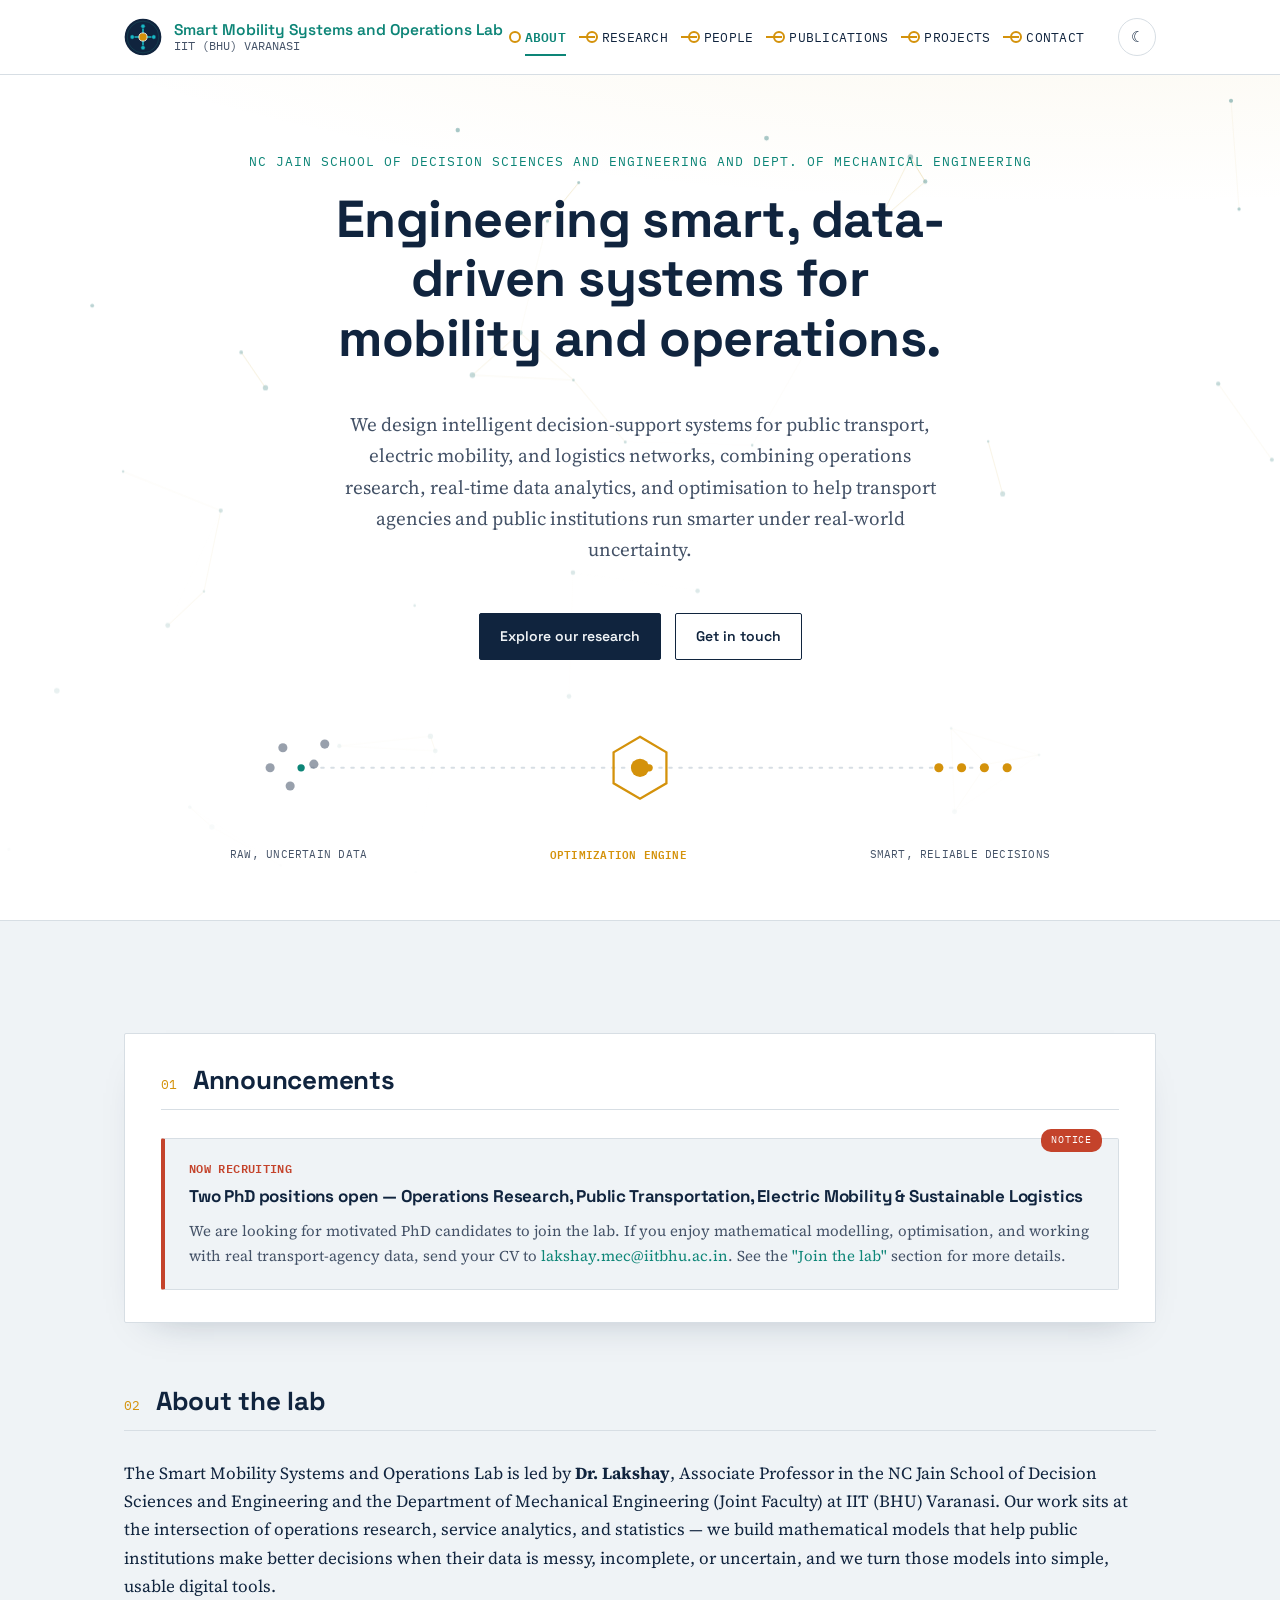
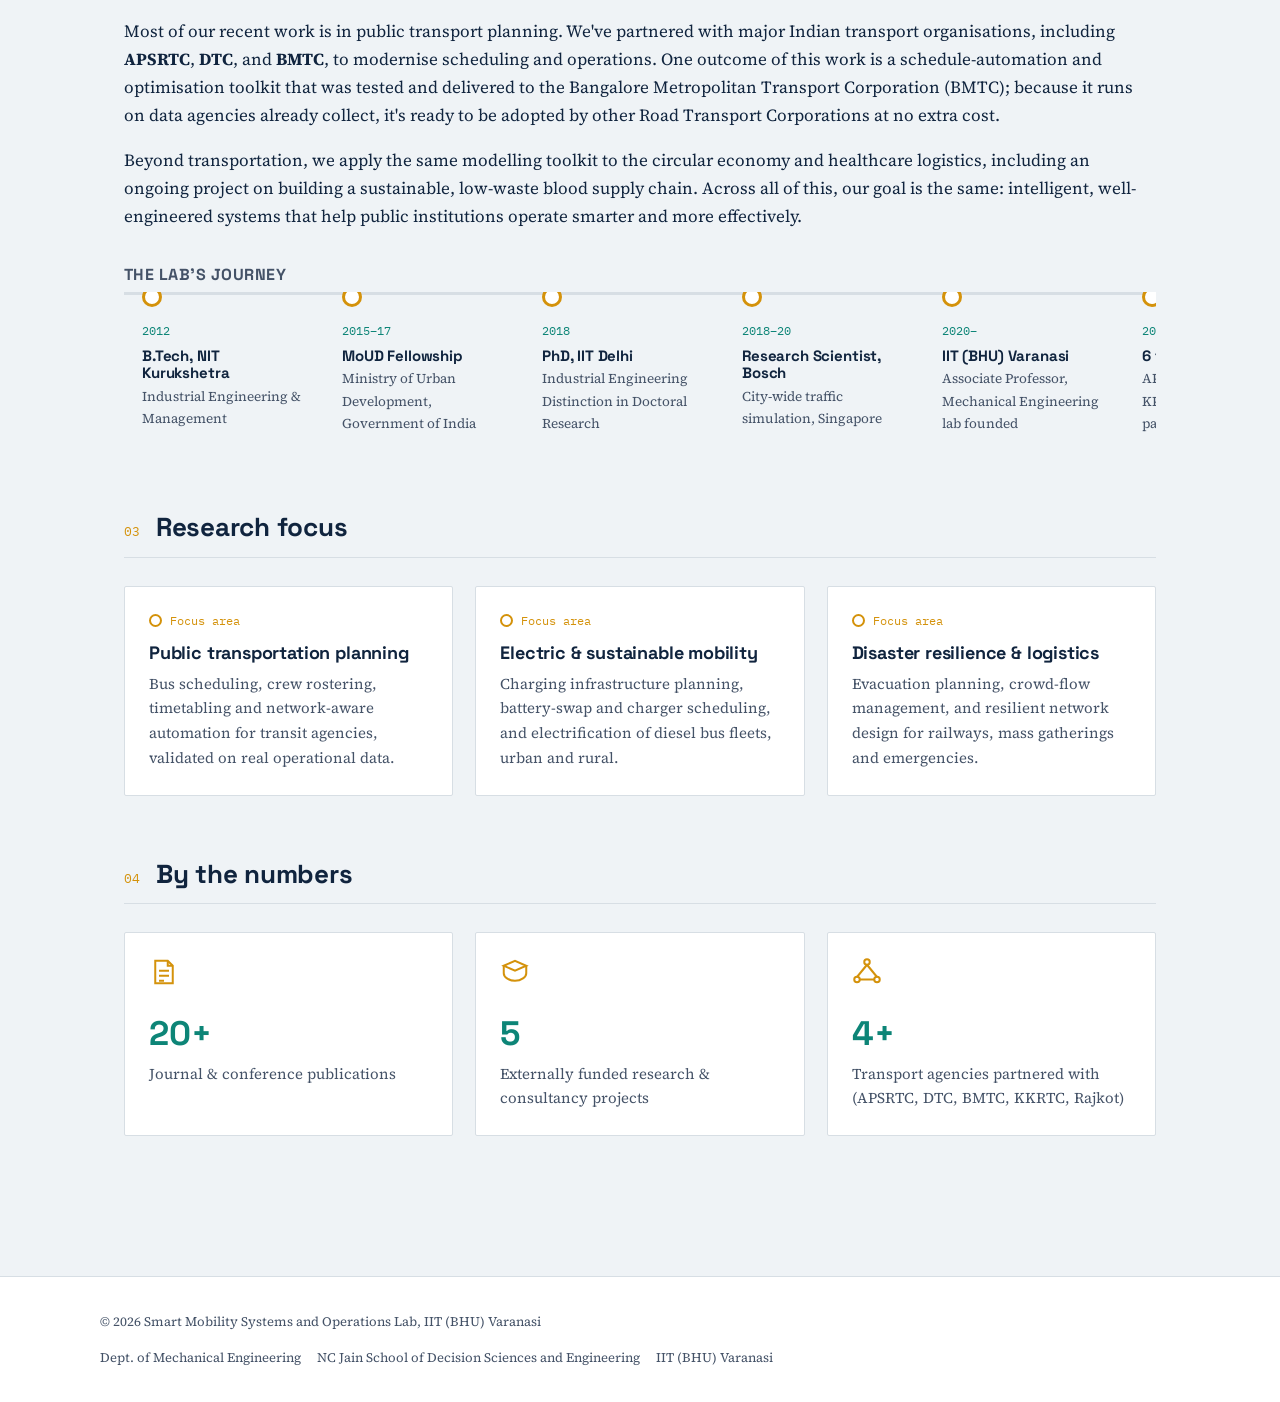
==== commit 998aa043: "Update lab leadership and description in index.html" ====
--- a/index.html
+++ b/index.html
@@ -4,7 +4,7 @@
 <meta charset="UTF-8">
 <meta name="viewport" content="width=device-width, initial-scale=1.0">
 <title>Smart Mobility Systems and Operations Lab · IIT (BHU) Varanasi</title>
-<meta name="description" content="Smart Mobility Systems and Operations Lab, Department of Mechanical Engineering, IIT (BHU) Varanasi — operations research for public transportation, electric mobility, disaster resilience and sustainable logistics.">
+<meta name="description" content="Smart Mobility Systems and Operations Lab, Department of Mechanical Engineering, IIT (BHU) Varanasi operations research for public transportation, electric mobility, disaster resilience and sustainable logistics.">
 <link rel="stylesheet" href="css/style.css">
 </head>
 <body>
@@ -39,7 +39,7 @@
 <section class="hero hero-center">
   <canvas id="network-canvas" aria-hidden="true"></canvas>
   <div class="hero-inner">
-    <div class="eyebrow">Dept. of Mechanical Engineering &amp; NC Jain School of Decision Sciences and Engineering · IIT (BHU) Varanasi</div>
+    <div class="eyebrow"> NC Jain School of Decision Sciences and Engineering and Dept. of Mechanical Engineering </div>
     <h1>Engineering smart, data-driven systems for mobility and operations.</h1>
     <p class="lede">We design intelligent decision-support systems for public transport, electric mobility, and logistics networks, combining operations research, real-time data analytics, and optimisation to help transport agencies and public institutions run smarter under real-world uncertainty.</p>
     <div class="cta-row">
@@ -98,7 +98,7 @@
 
   <section id="about" class="reveal">
     <div class="section-head reveal"><span class="num">02</span><h2>About the lab</h2></div>
-    <p>The Smart Mobility Systems and Operations Lab is led by <strong>Dr. Lakshay</strong>, Associate Professor in the Department of Mechanical Engineering & NC Jain School of Decision Sciences and Engineering (Joint Faculty) at IIT (BHU) Varanasi. Our work sits at the intersection of operations research, service analytics, and statistics — we build mathematical models that help public institutions make better decisions when their data is messy, incomplete, or uncertain, and we turn those models into simple, usable digital tools.</p>
+    <p>The Smart Mobility Systems and Operations Lab is led by <strong>Dr. Lakshay</strong>, Associate Professor in the NC Jain School of Decision Sciences and Engineering and the Department of Mechanical Engineering (Joint Faculty) at IIT (BHU) Varanasi. Our work sits at the intersection of operations research, service analytics, and statistics — we build mathematical models that help public institutions make better decisions when their data is messy, incomplete, or uncertain, and we turn those models into simple, usable digital tools.</p>
     <p>Most of our recent work is in public transport planning. We've partnered with major Indian transport organisations, including <strong>APSRTC</strong>, <strong>DTC</strong>, and <strong>BMTC</strong>, to modernise scheduling and operations. One outcome of this work is a schedule-automation and optimisation toolkit that was tested and delivered to the Bangalore Metropolitan Transport Corporation (BMTC); because it runs on data agencies already collect, it's ready to be adopted by other Road Transport Corporations at no extra cost.</p>
     <p>Beyond transportation, we apply the same modelling toolkit to the circular economy and healthcare logistics, including an ongoing project on building a sustainable, low-waste blood supply chain. Across all of this, our goal is the same: intelligent, well-engineered systems that help public institutions operate smarter and more effectively.</p>
 
